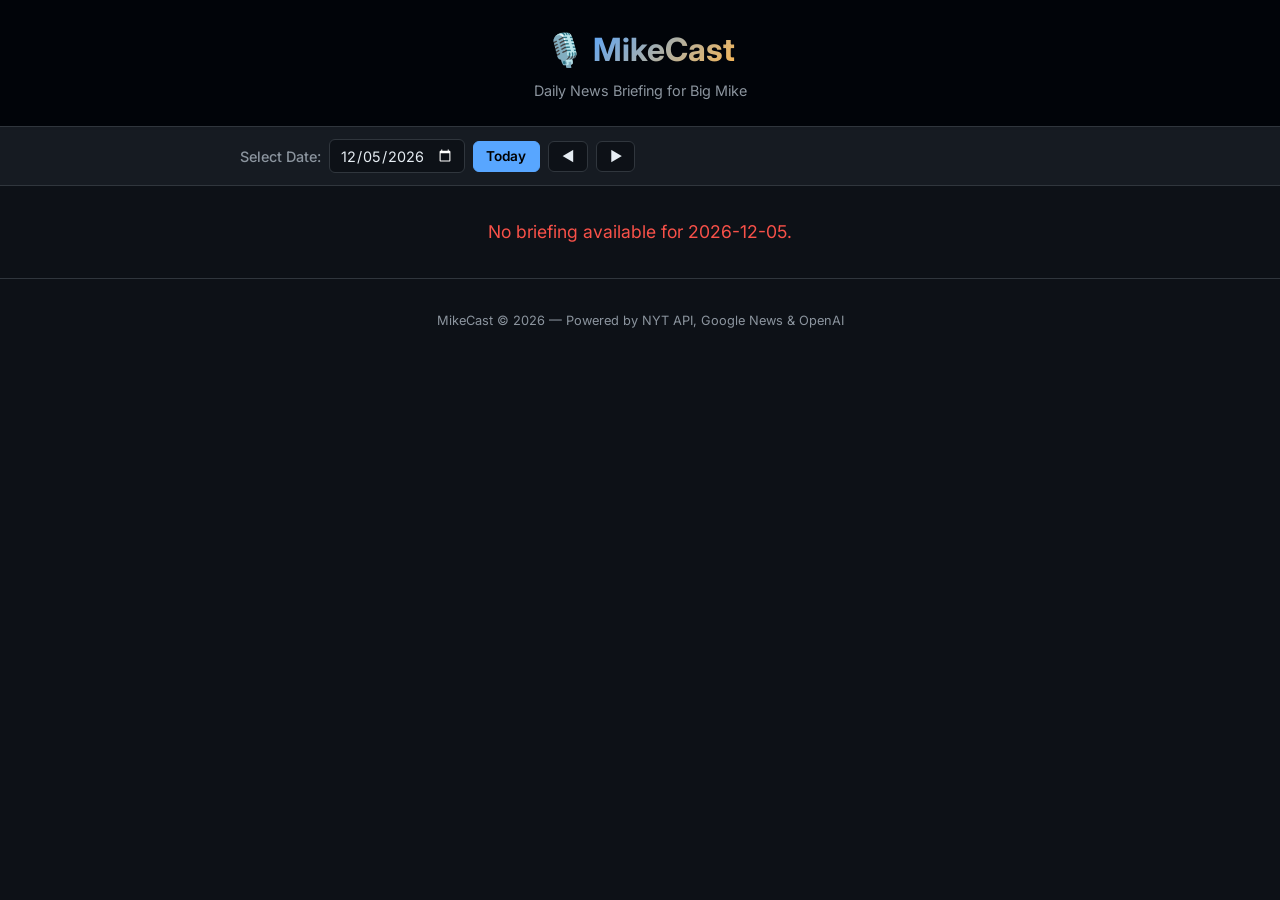
==== dashboard/index.html @ 2f992636 "Initial commit - MikeCast Enhanced Daily Briefing System" ====
<!DOCTYPE html>
<html lang="en">
<head>
  <meta charset="UTF-8">
  <meta name="viewport" content="width=device-width, initial-scale=1.0">
  <title>MikeCast — Daily News Briefing</title>
  <link rel="stylesheet" href="style.css">
  <link rel="preconnect" href="https://fonts.googleapis.com">
  <link href="https://fonts.googleapis.com/css2?family=Inter:wght@300;400;500;600;700&display=swap" rel="stylesheet">
</head>
<body>

  <!-- Header -->
  <header class="header">
    <div class="header-inner">
      <div class="brand">
        <span class="brand-icon">🎙️</span>
        <h1 class="brand-name">MikeCast</h1>
      </div>
      <p class="brand-tagline">Daily News Briefing for Big Mike</p>
    </div>
  </header>

  <!-- Controls -->
  <section class="controls">
    <div class="controls-inner">
      <label for="date-picker" class="date-label">Select Date:</label>
      <input type="date" id="date-picker" class="date-input">
      <button id="btn-today" class="btn btn-today">Today</button>
      <button id="btn-prev" class="btn btn-nav" title="Previous day">◀</button>
      <button id="btn-next" class="btn btn-nav" title="Next day">▶</button>
    </div>
  </section>

  <!-- Loading / Error -->
  <div id="loading" class="status-msg" style="display:none;">Loading briefing…</div>
  <div id="error" class="status-msg error" style="display:none;"></div>

  <!-- Main Content -->
  <main id="content" class="content" style="display:none;">

    <!-- Briefing HTML -->
    <section id="briefing-section" class="card">
      <div id="briefing-html"></div>
    </section>

    <!-- Podcast Player -->
    <section id="podcast-section" class="card">
      <h2 class="section-title">🎧 Podcast</h2>
      <audio id="podcast-player" controls class="audio-player">
        Your browser does not support the audio element.
      </audio>
      <p id="no-audio" class="muted" style="display:none;">No audio available for this date.</p>
    </section>

    <!-- Article Links by Category -->
    <section id="articles-section" class="card">
      <h2 class="section-title">📰 Article Links</h2>
      <div id="articles-list"></div>
    </section>

    <!-- Podcast Script (collapsible) -->
    <section id="script-section" class="card">
      <button id="script-toggle" class="collapsible-toggle">
        📝 Podcast Script <span id="script-arrow" class="arrow">▶</span>
      </button>
      <div id="script-content" class="collapsible-body" style="display:none;">
        <pre id="script-text" class="script-text"></pre>
      </div>
    </section>

  </main>

  <!-- Footer -->
  <footer class="footer">
    <p>MikeCast © 2026 — Powered by NYT API, Google News &amp; OpenAI</p>
  </footer>

  <script src="app.js"></script>
</body>
</html>
---- dashboard/style.css ----
/* ==========================================================
   MikeCast Dashboard — Dark-theme responsive stylesheet
   ========================================================== */

:root {
  --bg-primary:   #0d1117;
  --bg-card:      #161b22;
  --bg-header:    #010409;
  --accent:       #58a6ff;
  --accent-warm:  #ffb74d;
  --text-primary: #e6edf3;
  --text-muted:   #8b949e;
  --border:       #30363d;
  --radius:       10px;
  --shadow:       0 2px 12px rgba(0,0,0,.4);
}

/* Reset & base */
*, *::before, *::after { box-sizing: border-box; margin: 0; padding: 0; }

html {
  font-size: 16px;
  scroll-behavior: smooth;
}

body {
  font-family: 'Inter', -apple-system, BlinkMacSystemFont, 'Segoe UI', Roboto, sans-serif;
  background: var(--bg-primary);
  color: var(--text-primary);
  line-height: 1.6;
  min-height: 100vh;
}

/* Header */
.header {
  background: var(--bg-header);
  border-bottom: 1px solid var(--border);
  padding: 1.5rem 1rem;
  text-align: center;
}

.header-inner {
  max-width: 800px;
  margin: 0 auto;
}

.brand {
  display: flex;
  align-items: center;
  justify-content: center;
  gap: .5rem;
}

.brand-icon {
  font-size: 2rem;
}

.brand-name {
  font-size: 2rem;
  font-weight: 700;
  background: linear-gradient(135deg, var(--accent), var(--accent-warm));
  -webkit-background-clip: text;
  -webkit-text-fill-color: transparent;
  background-clip: text;
}

.brand-tagline {
  color: var(--text-muted);
  font-size: .9rem;
  margin-top: .25rem;
}

/* Controls */
.controls {
  background: var(--bg-card);
  border-bottom: 1px solid var(--border);
  padding: .75rem 1rem;
  position: sticky;
  top: 0;
  z-index: 100;
}

.controls-inner {
  max-width: 800px;
  margin: 0 auto;
  display: flex;
  align-items: center;
  gap: .5rem;
  flex-wrap: wrap;
}

.date-label {
  font-weight: 500;
  color: var(--text-muted);
  font-size: .9rem;
}

.date-input {
  background: var(--bg-primary);
  color: var(--text-primary);
  border: 1px solid var(--border);
  border-radius: 6px;
  padding: .4rem .6rem;
  font-size: .9rem;
  font-family: inherit;
  cursor: pointer;
}

.date-input::-webkit-calendar-picker-indicator {
  filter: invert(1);
}

.btn {
  background: var(--bg-primary);
  color: var(--text-primary);
  border: 1px solid var(--border);
  border-radius: 6px;
  padding: .4rem .8rem;
  font-size: .85rem;
  font-family: inherit;
  cursor: pointer;
  transition: background .15s, border-color .15s;
}

.btn:hover {
  background: var(--border);
  border-color: var(--accent);
}

.btn-today {
  background: var(--accent);
  color: #000;
  border-color: var(--accent);
  font-weight: 600;
}

.btn-today:hover {
  background: #79c0ff;
}

/* Status messages */
.status-msg {
  max-width: 800px;
  margin: 2rem auto;
  text-align: center;
  font-size: 1.1rem;
  color: var(--text-muted);
}

.status-msg.error {
  color: #f85149;
}

/* Content area */
.content {
  max-width: 800px;
  margin: 1.5rem auto;
  padding: 0 1rem;
  display: flex;
  flex-direction: column;
  gap: 1.25rem;
}

/* Cards */
.card {
  background: var(--bg-card);
  border: 1px solid var(--border);
  border-radius: var(--radius);
  padding: 1.5rem;
  box-shadow: var(--shadow);
}

.section-title {
  font-size: 1.2rem;
  font-weight: 600;
  color: var(--accent);
  margin-bottom: .75rem;
}

/* Audio player */
.audio-player {
  width: 100%;
  margin-top: .5rem;
  border-radius: 8px;
}

/* Article links */
.article-category {
  margin-bottom: 1rem;
}

.article-category h3 {
  font-size: 1rem;
  font-weight: 600;
  color: var(--accent-warm);
  margin-bottom: .4rem;
  border-bottom: 1px solid var(--border);
  padding-bottom: .25rem;
}

.article-category ul {
  list-style: none;
  padding-left: 0;
}

.article-category li {
  padding: .35rem 0;
  border-bottom: 1px solid rgba(48,54,61,.4);
}

.article-category li:last-child {
  border-bottom: none;
}

.article-category a {
  color: var(--accent);
  text-decoration: none;
  font-weight: 500;
  font-size: .92rem;
}

.article-category a:hover {
  text-decoration: underline;
}

.article-source {
  color: var(--text-muted);
  font-size: .8rem;
  margin-left: .4rem;
}

/* Collapsible script */
.collapsible-toggle {
  background: none;
  border: none;
  color: var(--accent);
  font-size: 1.1rem;
  font-weight: 600;
  cursor: pointer;
  display: flex;
  align-items: center;
  gap: .5rem;
  font-family: inherit;
  padding: 0;
}

.collapsible-toggle:hover {
  color: #79c0ff;
}

.arrow {
  transition: transform .2s;
  font-size: .85rem;
}

.arrow.open {
  transform: rotate(90deg);
}

.script-text {
  background: var(--bg-primary);
  border: 1px solid var(--border);
  border-radius: 6px;
  padding: 1rem;
  margin-top: .75rem;
  font-size: .88rem;
  line-height: 1.7;
  white-space: pre-wrap;
  word-wrap: break-word;
  color: var(--text-primary);
  max-height: 500px;
  overflow-y: auto;
}

/* Muted helper */
.muted {
  color: var(--text-muted);
  font-size: .9rem;
}

/* Footer */
.footer {
  text-align: center;
  padding: 2rem 1rem;
  color: var(--text-muted);
  font-size: .8rem;
  border-top: 1px solid var(--border);
  margin-top: 2rem;
}

/* Responsive: embedded briefing HTML overrides */
#briefing-html h1,
#briefing-html h2 {
  color: var(--accent) !important;
}

#briefing-html a {
  color: var(--accent) !important;
}

#briefing-html body {
  background: transparent !important;
  padding: 0 !important;
  max-width: none !important;
}

/* Mobile */
@media (max-width: 600px) {
  .brand-name { font-size: 1.5rem; }
  .brand-icon { font-size: 1.5rem; }
  .controls-inner { justify-content: center; }
  .card { padding: 1rem; }
  .script-text { max-height: 300px; }
}
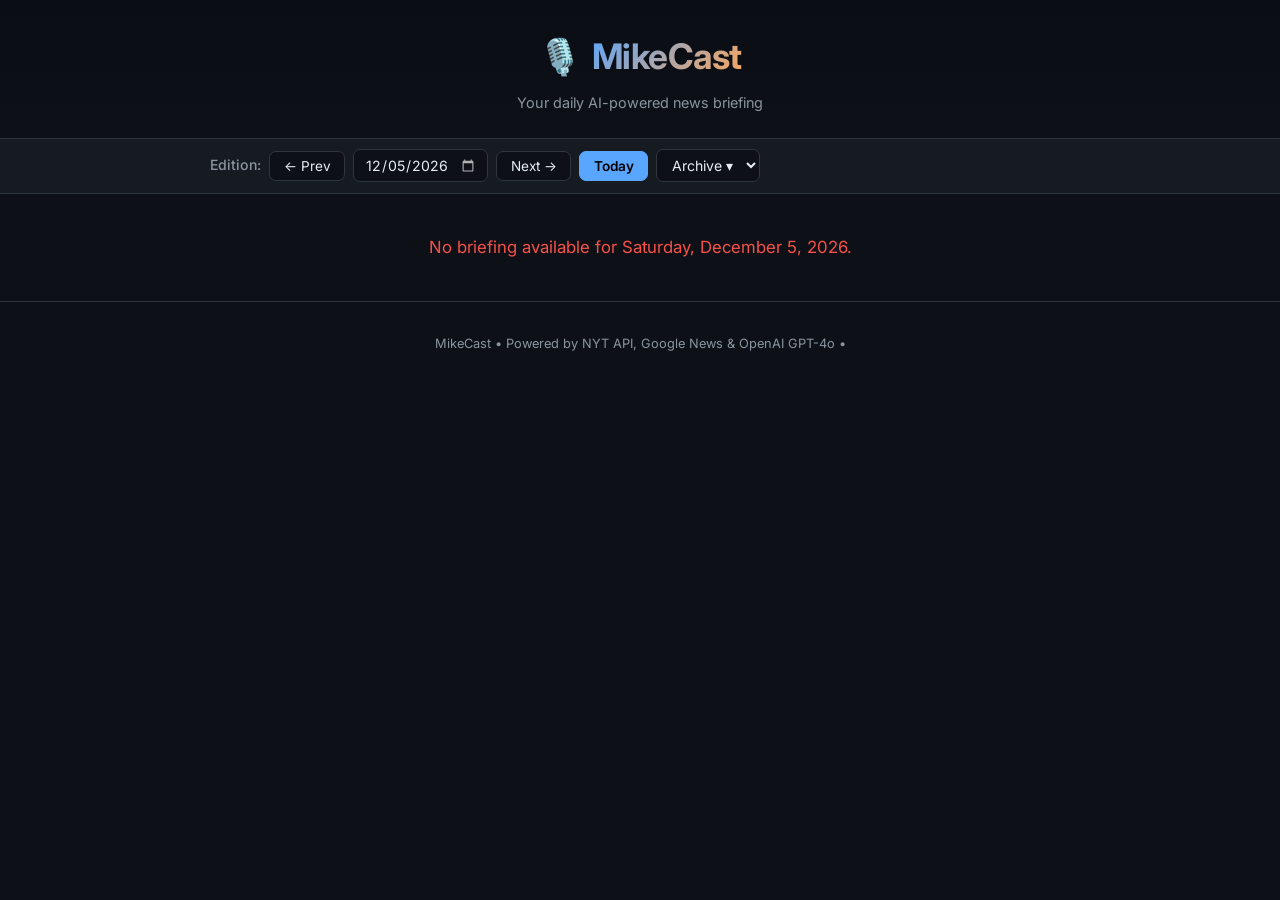
==== commit 1a8fe391: "Add hosted dashboard with Flask server, archive dropdown, manifest API" ====
--- a/dashboard/index.html
+++ b/dashboard/index.html
@@ -3,10 +3,11 @@
 <head>
   <meta charset="UTF-8">
   <meta name="viewport" content="width=device-width, initial-scale=1.0">
-  <title>MikeCast — Daily News Briefing</title>
+  <title>MikeCast — Daily Briefing</title>
   <link rel="stylesheet" href="style.css">
   <link rel="preconnect" href="https://fonts.googleapis.com">
-  <link href="https://fonts.googleapis.com/css2?family=Inter:wght@300;400;500;600;700&display=swap" rel="stylesheet">
+  <link rel="preconnect" href="https://fonts.gstatic.com" crossorigin>
+  <link href="https://fonts.googleapis.com/css2?family=Inter:wght@400;500;600;700&display=swap" rel="stylesheet">
 </head>
 <body>
 
@@ -17,47 +18,52 @@
         <span class="brand-icon">🎙️</span>
         <h1 class="brand-name">MikeCast</h1>
       </div>
-      <p class="brand-tagline">Daily News Briefing for Big Mike</p>
+      <p class="brand-tagline">Your daily AI-powered news briefing</p>
     </div>
   </header>
 
   <!-- Controls -->
-  <section class="controls">
+  <nav class="controls">
     <div class="controls-inner">
-      <label for="date-picker" class="date-label">Select Date:</label>
-      <input type="date" id="date-picker" class="date-input">
-      <button id="btn-today" class="btn btn-today">Today</button>
-      <button id="btn-prev" class="btn btn-nav" title="Previous day">◀</button>
-      <button id="btn-next" class="btn btn-nav" title="Next day">▶</button>
+      <span class="date-label">Edition:</span>
+      <button class="btn" id="btn-prev" title="Previous day">&#8592; Prev</button>
+      <input type="date" class="date-input" id="date-picker" />
+      <button class="btn" id="btn-next" title="Next day">Next &#8594;</button>
+      <button class="btn btn-today" id="btn-today">Today</button>
+      <select class="date-input" id="archive-select" title="Jump to a past edition">
+        <option value="">Archive &#9662;</option>
+      </select>
     </div>
-  </section>
+  </nav>
 
   <!-- Loading / Error -->
-  <div id="loading" class="status-msg" style="display:none;">Loading briefing…</div>
-  <div id="error" class="status-msg error" style="display:none;"></div>
+  <p class="status-msg" id="loading">Loading briefing…</p>
+  <p class="status-msg error" id="error" style="display:none;"></p>
 
   <!-- Main Content -->
   <main id="content" class="content" style="display:none;">
 
-    <!-- Briefing HTML -->
-    <section id="briefing-section" class="card">
+    <!-- Podcast player card -->
+    <div class="card podcast-card">
+      <div class="podcast-header">
+        <span class="section-title">🎧 Today's Podcast</span>
+        <span class="podcast-meta" id="podcast-meta"></span>
+      </div>
+      <audio class="audio-player" id="podcast-player" controls preload="metadata" style="display:none;"></audio>
+      <p class="muted" id="no-audio" style="display:none;">No audio available for this edition.</p>
+    </div>
+
+    <!-- Briefing content card -->
+    <div class="card">
+      <div class="section-title">📰 Daily Briefing</div>
       <div id="briefing-html"></div>
-    </section>
+    </div>
 
-    <!-- Podcast Player -->
-    <section id="podcast-section" class="card">
-      <h2 class="section-title">🎧 Podcast</h2>
-      <audio id="podcast-player" controls class="audio-player">
-        Your browser does not support the audio element.
-      </audio>
-      <p id="no-audio" class="muted" style="display:none;">No audio available for this date.</p>
-    </section>
-
-    <!-- Article Links by Category -->
-    <section id="articles-section" class="card">
-      <h2 class="section-title">📰 Article Links</h2>
+    <!-- Article links card -->
+    <div class="card" id="articles-card">
+      <div class="section-title">🔗 Source Articles</div>
       <div id="articles-list"></div>
-    </section>
+    </div>
 
     <!-- Podcast Script (collapsible) -->
     <section id="script-section" class="card">
@@ -73,7 +79,7 @@
 
   <!-- Footer -->
   <footer class="footer">
-    <p>MikeCast © 2026 — Powered by NYT API, Google News &amp; OpenAI</p>
+    <p>MikeCast &bull; Powered by NYT API, Google News &amp; OpenAI GPT-4o &bull; <span id="footer-date"></span></p>
   </footer>
 
   <script src="app.js"></script>
--- a/dashboard/style.css
+++ b/dashboard/style.css
@@ -1,167 +1,116 @@
-/* ==========================================================
-   MikeCast Dashboard — Dark-theme responsive stylesheet
-   ========================================================== */
+/* ============================================================
+   MikeCast Dashboard — Stylesheet
+   ============================================================ */
 
 :root {
-  --bg-primary:   #0d1117;
-  --bg-card:      #161b22;
-  --bg-header:    #010409;
-  --accent:       #58a6ff;
-  --accent-warm:  #ffb74d;
-  --text-primary: #e6edf3;
-  --text-muted:   #8b949e;
-  --border:       #30363d;
-  --radius:       10px;
-  --shadow:       0 2px 12px rgba(0,0,0,.4);
-}
-
-/* Reset & base */
+  --bg-primary:    #0d1117;
+  --bg-card:       #161b22;
+  --bg-header:     #0d1117;
+  --border:        #30363d;
+  --accent:        #58a6ff;
+  --accent-warm:   #ffa657;
+  --text-primary:  #e6edf3;
+  --text-muted:    #8b949e;
+  --radius:        10px;
+  --shadow:        0 2px 8px rgba(0,0,0,.4);
+}
+
 *, *::before, *::after { box-sizing: border-box; margin: 0; padding: 0; }
 
-html {
-  font-size: 16px;
-  scroll-behavior: smooth;
-}
-
 body {
-  font-family: 'Inter', -apple-system, BlinkMacSystemFont, 'Segoe UI', Roboto, sans-serif;
+  font-family: 'Inter', -apple-system, BlinkMacSystemFont, 'Segoe UI', sans-serif;
   background: var(--bg-primary);
   color: var(--text-primary);
   line-height: 1.6;
   min-height: 100vh;
 }
 
-/* Header */
 .header {
-  background: var(--bg-header);
+  background: linear-gradient(180deg, #0a0e14 0%, var(--bg-header) 100%);
   border-bottom: 1px solid var(--border);
-  padding: 1.5rem 1rem;
+  padding: 1.75rem 1rem 1.5rem;
   text-align: center;
 }
-
-.header-inner {
-  max-width: 800px;
-  margin: 0 auto;
-}
-
-.brand {
-  display: flex;
-  align-items: center;
-  justify-content: center;
-  gap: .5rem;
-}
-
-.brand-icon {
-  font-size: 2rem;
-}
-
+.header-inner { max-width: 860px; margin: 0 auto; }
+.brand { display: flex; align-items: center; justify-content: center; gap: .6rem; }
+.brand-icon { font-size: 2.2rem; }
 .brand-name {
-  font-size: 2rem;
+  font-size: 2.2rem;
   font-weight: 700;
-  background: linear-gradient(135deg, var(--accent), var(--accent-warm));
+  background: linear-gradient(135deg, var(--accent) 0%, var(--accent-warm) 100%);
   -webkit-background-clip: text;
   -webkit-text-fill-color: transparent;
   background-clip: text;
-}
-
-.brand-tagline {
-  color: var(--text-muted);
-  font-size: .9rem;
-  margin-top: .25rem;
-}
-
-/* Controls */
+  letter-spacing: -.5px;
+}
+.brand-tagline { color: var(--text-muted); font-size: .9rem; margin-top: .4rem; }
+
 .controls {
   background: var(--bg-card);
   border-bottom: 1px solid var(--border);
-  padding: .75rem 1rem;
+  padding: .65rem 1rem;
   position: sticky;
   top: 0;
   z-index: 100;
 }
-
 .controls-inner {
-  max-width: 800px;
+  max-width: 860px;
   margin: 0 auto;
   display: flex;
   align-items: center;
   gap: .5rem;
   flex-wrap: wrap;
 }
-
-.date-label {
-  font-weight: 500;
-  color: var(--text-muted);
-  font-size: .9rem;
-}
-
+.date-label { font-weight: 500; color: var(--text-muted); font-size: .88rem; white-space: nowrap; }
 .date-input {
   background: var(--bg-primary);
   color: var(--text-primary);
   border: 1px solid var(--border);
-  border-radius: 6px;
-  padding: .4rem .6rem;
-  font-size: .9rem;
+  border-radius: 7px;
+  padding: .38rem .65rem;
+  font-size: .88rem;
   font-family: inherit;
   cursor: pointer;
-}
-
-.date-input::-webkit-calendar-picker-indicator {
-  filter: invert(1);
-}
+  transition: border-color .15s;
+}
+.date-input:hover, .date-input:focus { border-color: var(--accent); outline: none; }
+.date-input::-webkit-calendar-picker-indicator { filter: invert(.7); }
 
 .btn {
   background: var(--bg-primary);
   color: var(--text-primary);
   border: 1px solid var(--border);
-  border-radius: 6px;
-  padding: .4rem .8rem;
+  border-radius: 7px;
+  padding: .38rem .85rem;
   font-size: .85rem;
   font-family: inherit;
   cursor: pointer;
   transition: background .15s, border-color .15s;
-}
-
-.btn:hover {
-  background: var(--border);
-  border-color: var(--accent);
-}
-
-.btn-today {
-  background: var(--accent);
-  color: #000;
-  border-color: var(--accent);
-  font-weight: 600;
-}
-
-.btn-today:hover {
-  background: #79c0ff;
-}
-
-/* Status messages */
+  white-space: nowrap;
+}
+.btn:hover { background: #21262d; border-color: var(--accent); }
+.btn-today { background: var(--accent); color: #000; border-color: var(--accent); font-weight: 600; }
+.btn-today:hover { background: #79c0ff; }
+
 .status-msg {
-  max-width: 800px;
-  margin: 2rem auto;
+  max-width: 860px;
+  margin: 2.5rem auto;
   text-align: center;
-  font-size: 1.1rem;
+  font-size: 1.05rem;
   color: var(--text-muted);
-}
-
-.status-msg.error {
-  color: #f85149;
-}
-
-/* Content area */
+  padding: 0 1rem;
+}
+.status-msg.error { color: #f85149; }
+
 .content {
-  max-width: 800px;
-  margin: 1.5rem auto;
+  max-width: 860px;
+  margin: 1.5rem auto 2rem;
   padding: 0 1rem;
   display: flex;
   flex-direction: column;
   gap: 1.25rem;
 }
 
-/* Cards */
 .card {
   background: var(--bg-card);
   border: 1px solid var(--border);
@@ -171,70 +120,95 @@
 }
 
 .section-title {
-  font-size: 1.2rem;
+  font-size: 1.1rem;
   font-weight: 600;
   color: var(--accent);
+  margin-bottom: .85rem;
+  display: block;
+}
+
+.podcast-card { border-left: 3px solid var(--accent); }
+.podcast-header {
+  display: flex;
+  align-items: center;
+  justify-content: space-between;
+  flex-wrap: wrap;
+  gap: .5rem;
   margin-bottom: .75rem;
 }
-
-/* Audio player */
-.audio-player {
-  width: 100%;
-  margin-top: .5rem;
-  border-radius: 8px;
-}
-
-/* Article links */
-.article-category {
-  margin-bottom: 1rem;
-}
-
+.podcast-meta {
+  font-size: .82rem;
+  color: var(--text-muted);
+  background: var(--bg-primary);
+  border: 1px solid var(--border);
+  border-radius: 20px;
+  padding: .2rem .7rem;
+}
+.audio-player { width: 100%; border-radius: 8px; accent-color: var(--accent); }
+
+#briefing-html { font-size: .95rem; line-height: 1.75; }
+#briefing-html h1,
+#briefing-html h2 {
+  color: var(--accent) !important;
+  font-size: 1.05rem !important;
+  font-weight: 600 !important;
+  border-bottom: 1px solid var(--border) !important;
+  padding-bottom: .35rem !important;
+  margin: 1.25rem 0 .6rem !important;
+}
+#briefing-html h1:first-child,
+#briefing-html h2:first-child { margin-top: 0 !important; }
+#briefing-html p { color: var(--text-primary) !important; margin-bottom: .75rem !important; background: transparent !important; }
+#briefing-html a { color: var(--accent) !important; text-decoration: none !important; }
+#briefing-html a:hover { text-decoration: underline !important; }
+#briefing-html ul { padding-left: 1.4rem !important; margin-bottom: .75rem !important; }
+#briefing-html li { color: var(--text-primary) !important; margin-bottom: .4rem !important; }
+#briefing-html body,
+#briefing-html div[style] {
+  background: transparent !important;
+  max-width: none !important;
+  padding: 0 !important;
+  margin: 0 !important;
+  color: var(--text-primary) !important;
+}
+#briefing-html [style*="background:#1a1a2e"],
+#briefing-html [style*="background: #1a1a2e"] { background: transparent !important; }
+#briefing-html span[style*="color:#ccc"],
+#briefing-html p[style*="color:#ccc"] { color: var(--text-primary) !important; }
+#briefing-html span[style*="color:#bbb"],
+#briefing-html span[style*="color:#888"] { color: var(--text-muted) !important; }
+
+.article-category { margin-bottom: 1.25rem; }
+.article-category:last-child { margin-bottom: 0; }
 .article-category h3 {
-  font-size: 1rem;
+  font-size: .85rem;
   font-weight: 600;
   color: var(--accent-warm);
-  margin-bottom: .4rem;
+  margin-bottom: .5rem;
+  padding-bottom: .3rem;
   border-bottom: 1px solid var(--border);
-  padding-bottom: .25rem;
-}
-
-.article-category ul {
-  list-style: none;
-  padding-left: 0;
-}
-
+  text-transform: uppercase;
+  letter-spacing: .05em;
+}
+.article-category ul { list-style: none; padding: 0; }
 .article-category li {
-  padding: .35rem 0;
-  border-bottom: 1px solid rgba(48,54,61,.4);
-}
-
-.article-category li:last-child {
-  border-bottom: none;
-}
-
-.article-category a {
-  color: var(--accent);
-  text-decoration: none;
-  font-weight: 500;
-  font-size: .92rem;
-}
-
-.article-category a:hover {
-  text-decoration: underline;
-}
-
-.article-source {
-  color: var(--text-muted);
-  font-size: .8rem;
-  margin-left: .4rem;
-}
-
-/* Collapsible script */
+  padding: .4rem 0;
+  border-bottom: 1px solid rgba(48,54,61,.5);
+  display: flex;
+  align-items: baseline;
+  gap: .4rem;
+  flex-wrap: wrap;
+}
+.article-category li:last-child { border-bottom: none; }
+.article-category a { color: var(--accent); text-decoration: none; font-size: .9rem; font-weight: 500; line-height: 1.4; }
+.article-category a:hover { text-decoration: underline; }
+.article-source { color: var(--text-muted); font-size: .78rem; white-space: nowrap; }
+
 .collapsible-toggle {
   background: none;
   border: none;
   color: var(--accent);
-  font-size: 1.1rem;
+  font-size: 1rem;
   font-weight: 600;
   cursor: pointer;
   display: flex;
@@ -243,72 +217,41 @@
   font-family: inherit;
   padding: 0;
 }
-
-.collapsible-toggle:hover {
-  color: #79c0ff;
-}
-
-.arrow {
-  transition: transform .2s;
-  font-size: .85rem;
-}
-
-.arrow.open {
-  transform: rotate(90deg);
-}
+.collapsible-toggle:hover { color: #79c0ff; }
+.arrow { transition: transform .2s; font-size: .8rem; display: inline-block; }
+.arrow.open { transform: rotate(90deg); }
 
 .script-text {
   background: var(--bg-primary);
   border: 1px solid var(--border);
-  border-radius: 6px;
-  padding: 1rem;
-  margin-top: .75rem;
-  font-size: .88rem;
-  line-height: 1.7;
+  border-radius: 7px;
+  padding: 1.1rem;
+  margin-top: .85rem;
+  font-size: .86rem;
+  line-height: 1.75;
   white-space: pre-wrap;
   word-wrap: break-word;
   color: var(--text-primary);
-  max-height: 500px;
+  max-height: 520px;
   overflow-y: auto;
 }
 
-/* Muted helper */
-.muted {
-  color: var(--text-muted);
-  font-size: .9rem;
-}
-
-/* Footer */
 .footer {
   text-align: center;
   padding: 2rem 1rem;
   color: var(--text-muted);
   font-size: .8rem;
   border-top: 1px solid var(--border);
-  margin-top: 2rem;
-}
-
-/* Responsive: embedded briefing HTML overrides */
-#briefing-html h1,
-#briefing-html h2 {
-  color: var(--accent) !important;
-}
-
-#briefing-html a {
-  color: var(--accent) !important;
-}
-
-#briefing-html body {
-  background: transparent !important;
-  padding: 0 !important;
-  max-width: none !important;
-}
-
-/* Mobile */
+  margin-top: 1rem;
+}
+
+.muted { color: var(--text-muted); font-size: .9rem; }
+
 @media (max-width: 600px) {
-  .brand-name { font-size: 1.5rem; }
-  .brand-icon { font-size: 1.5rem; }
+  .brand-name  { font-size: 1.6rem; }
+  .brand-icon  { font-size: 1.6rem; }
   .controls-inner { justify-content: center; }
   .card { padding: 1rem; }
-  .script-text { max-height: 300px; }
-}
+  .script-text { max-height: 320px; }
+  .podcast-header { flex-direction: column; align-items: flex-start; }
+}
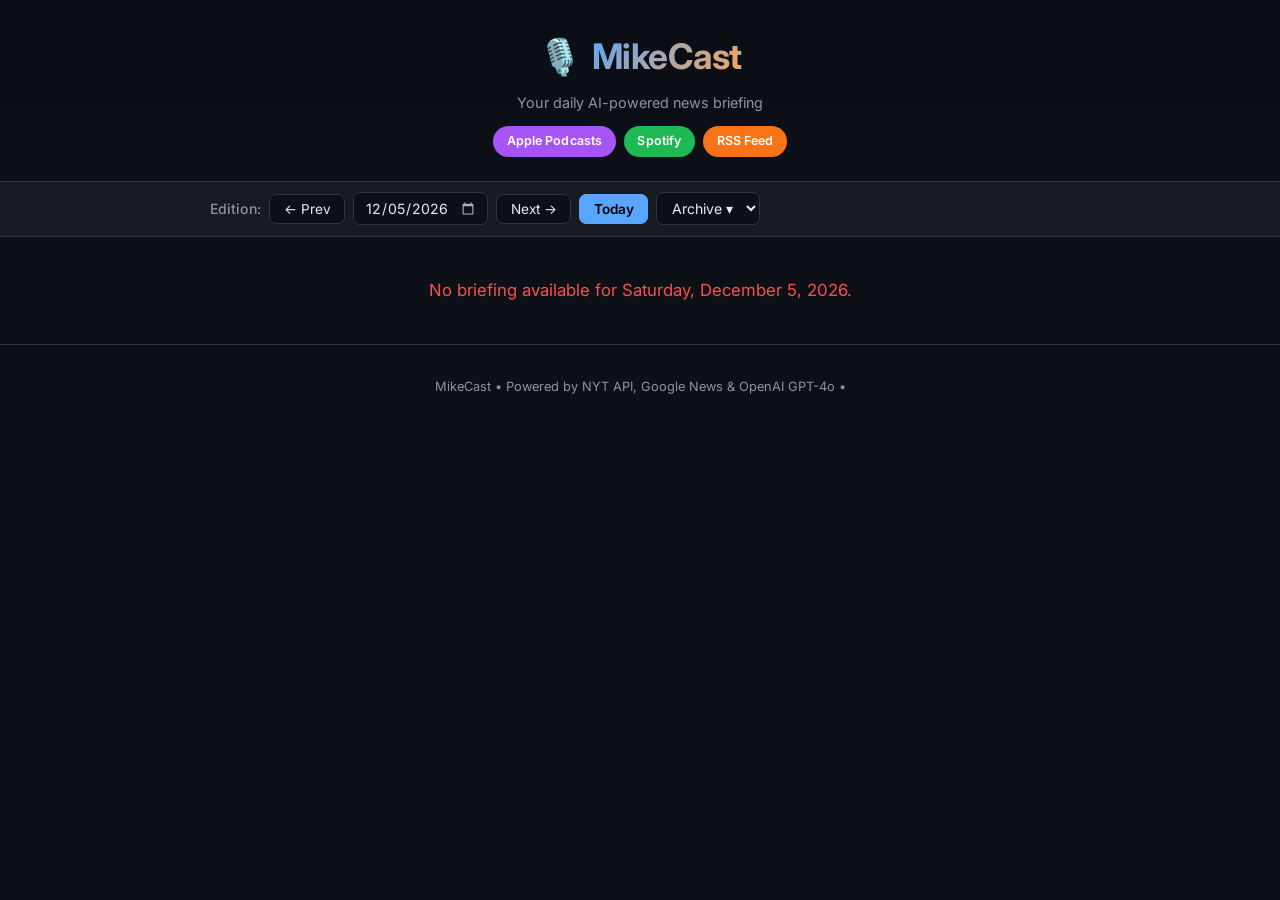
==== commit 7c2954a8: "Add RSS podcast feed and subscribe buttons - generate_rss_feed() in mikecast_briefing.py builds a va" ====
--- a/dashboard/index.html
+++ b/dashboard/index.html
@@ -19,6 +19,23 @@
         <h1 class="brand-name">MikeCast</h1>
       </div>
       <p class="brand-tagline">Your daily AI-powered news briefing</p>
+      <div class="subscribe-buttons">
+        <a class="btn-subscribe btn-apple"
+           href="https://podcasts.apple.com/podcast?feedUrl=https%3A%2F%2Fschwim23.github.io%2Fmikecast%2Fdata%2Ffeed.xml"
+           target="_blank" rel="noopener">
+          Apple Podcasts
+        </a>
+        <a class="btn-subscribe btn-spotify"
+           href="https://podcasters.spotify.com/pod/show/submit?rss=https%3A%2F%2Fschwim23.github.io%2Fmikecast%2Fdata%2Ffeed.xml"
+           target="_blank" rel="noopener">
+          Spotify
+        </a>
+        <a class="btn-subscribe btn-rss"
+           href="../data/feed.xml"
+           target="_blank" rel="noopener">
+          RSS Feed
+        </a>
+      </div>
     </div>
   </header>
 
@@ -51,6 +68,23 @@
       </div>
       <audio class="audio-player" id="podcast-player" controls preload="metadata" style="display:none;"></audio>
       <p class="muted" id="no-audio" style="display:none;">No audio available for this edition.</p>
+      <div class="subscribe-buttons" id="episode-subscribe" style="display:none;">
+        <a class="btn-subscribe btn-apple"
+           href="https://podcasts.apple.com/podcast?feedUrl=https%3A%2F%2Fschwim23.github.io%2Fmikecast%2Fdata%2Ffeed.xml"
+           target="_blank" rel="noopener">
+          Apple Podcasts
+        </a>
+        <a class="btn-subscribe btn-spotify"
+           href="https://podcasters.spotify.com/pod/show/submit?rss=https%3A%2F%2Fschwim23.github.io%2Fmikecast%2Fdata%2Ffeed.xml"
+           target="_blank" rel="noopener">
+          Spotify
+        </a>
+        <a class="btn-subscribe btn-rss"
+           href="../data/feed.xml"
+           target="_blank" rel="noopener">
+          RSS Feed
+        </a>
+      </div>
     </div>
 
     <!-- Briefing content card -->
--- a/dashboard/style.css
+++ b/dashboard/style.css
@@ -247,6 +247,32 @@
 
 .muted { color: var(--text-muted); font-size: .9rem; }
 
+.subscribe-buttons {
+  display: flex;
+  gap: .5rem;
+  flex-wrap: wrap;
+  justify-content: center;
+  margin-top: .75rem;
+}
+
+.btn-subscribe {
+  display: inline-flex;
+  align-items: center;
+  gap: .35rem;
+  padding: .35rem .85rem;
+  border-radius: 20px;
+  font-size: .78rem;
+  font-weight: 600;
+  text-decoration: none;
+  letter-spacing: .01em;
+  transition: opacity .15s;
+}
+.btn-subscribe:hover { opacity: .8; }
+
+.btn-apple   { background: #a855f7; color: #fff; }
+.btn-spotify { background: #1db954; color: #fff; }
+.btn-rss     { background: #f97316; color: #fff; }
+
 @media (max-width: 600px) {
   .brand-name  { font-size: 1.6rem; }
   .brand-icon  { font-size: 1.6rem; }
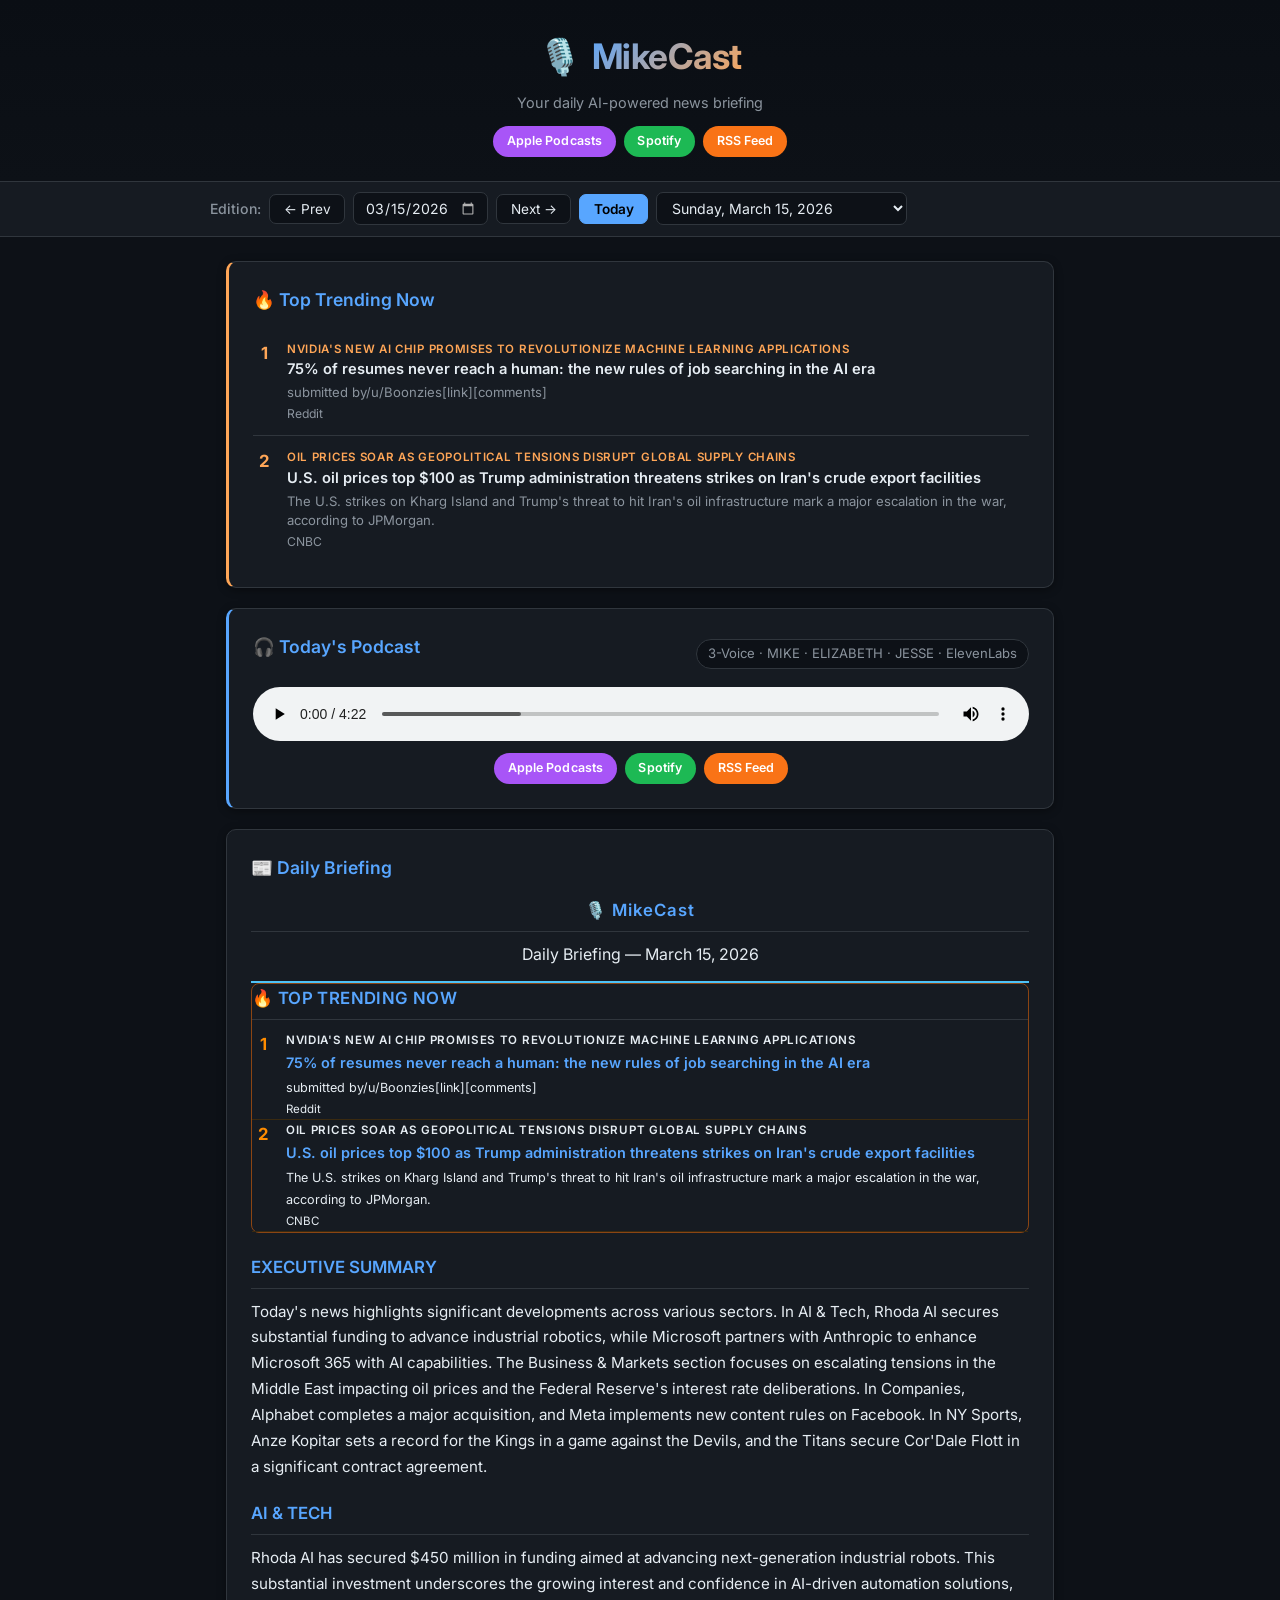
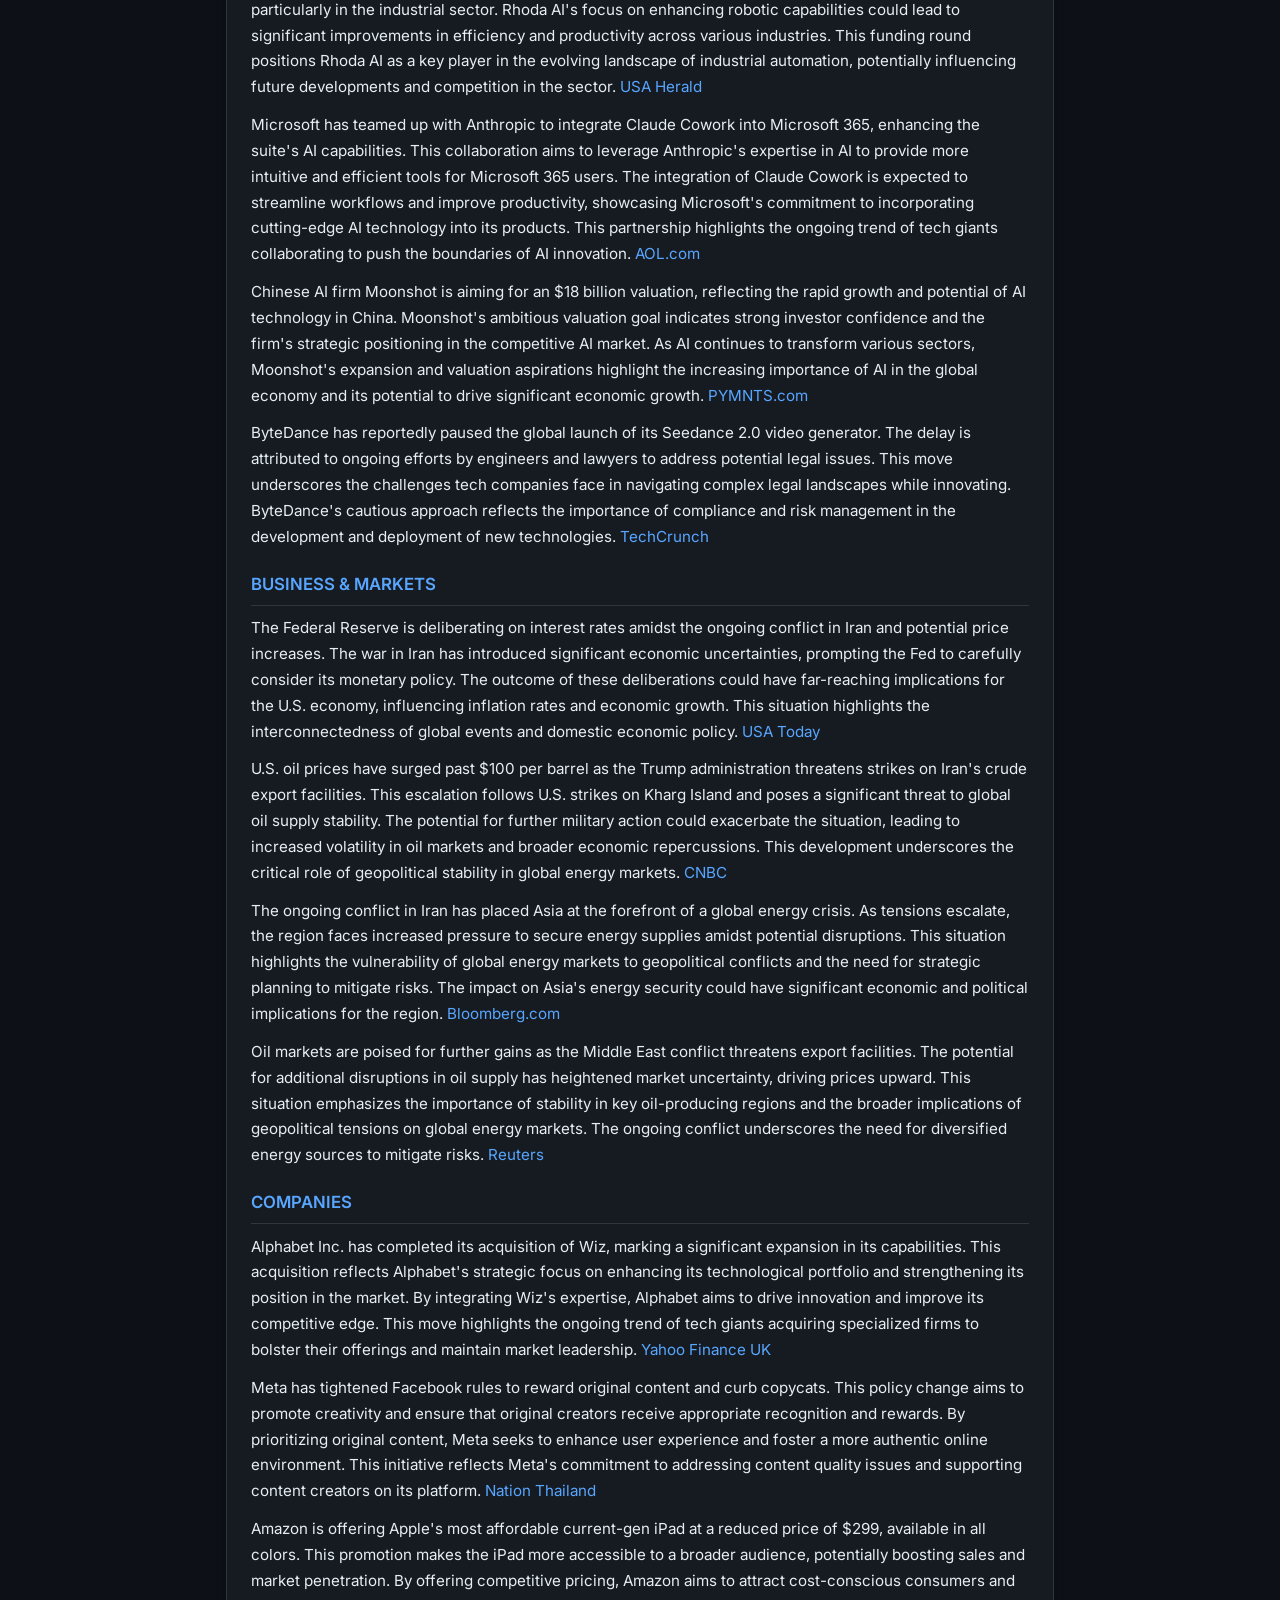
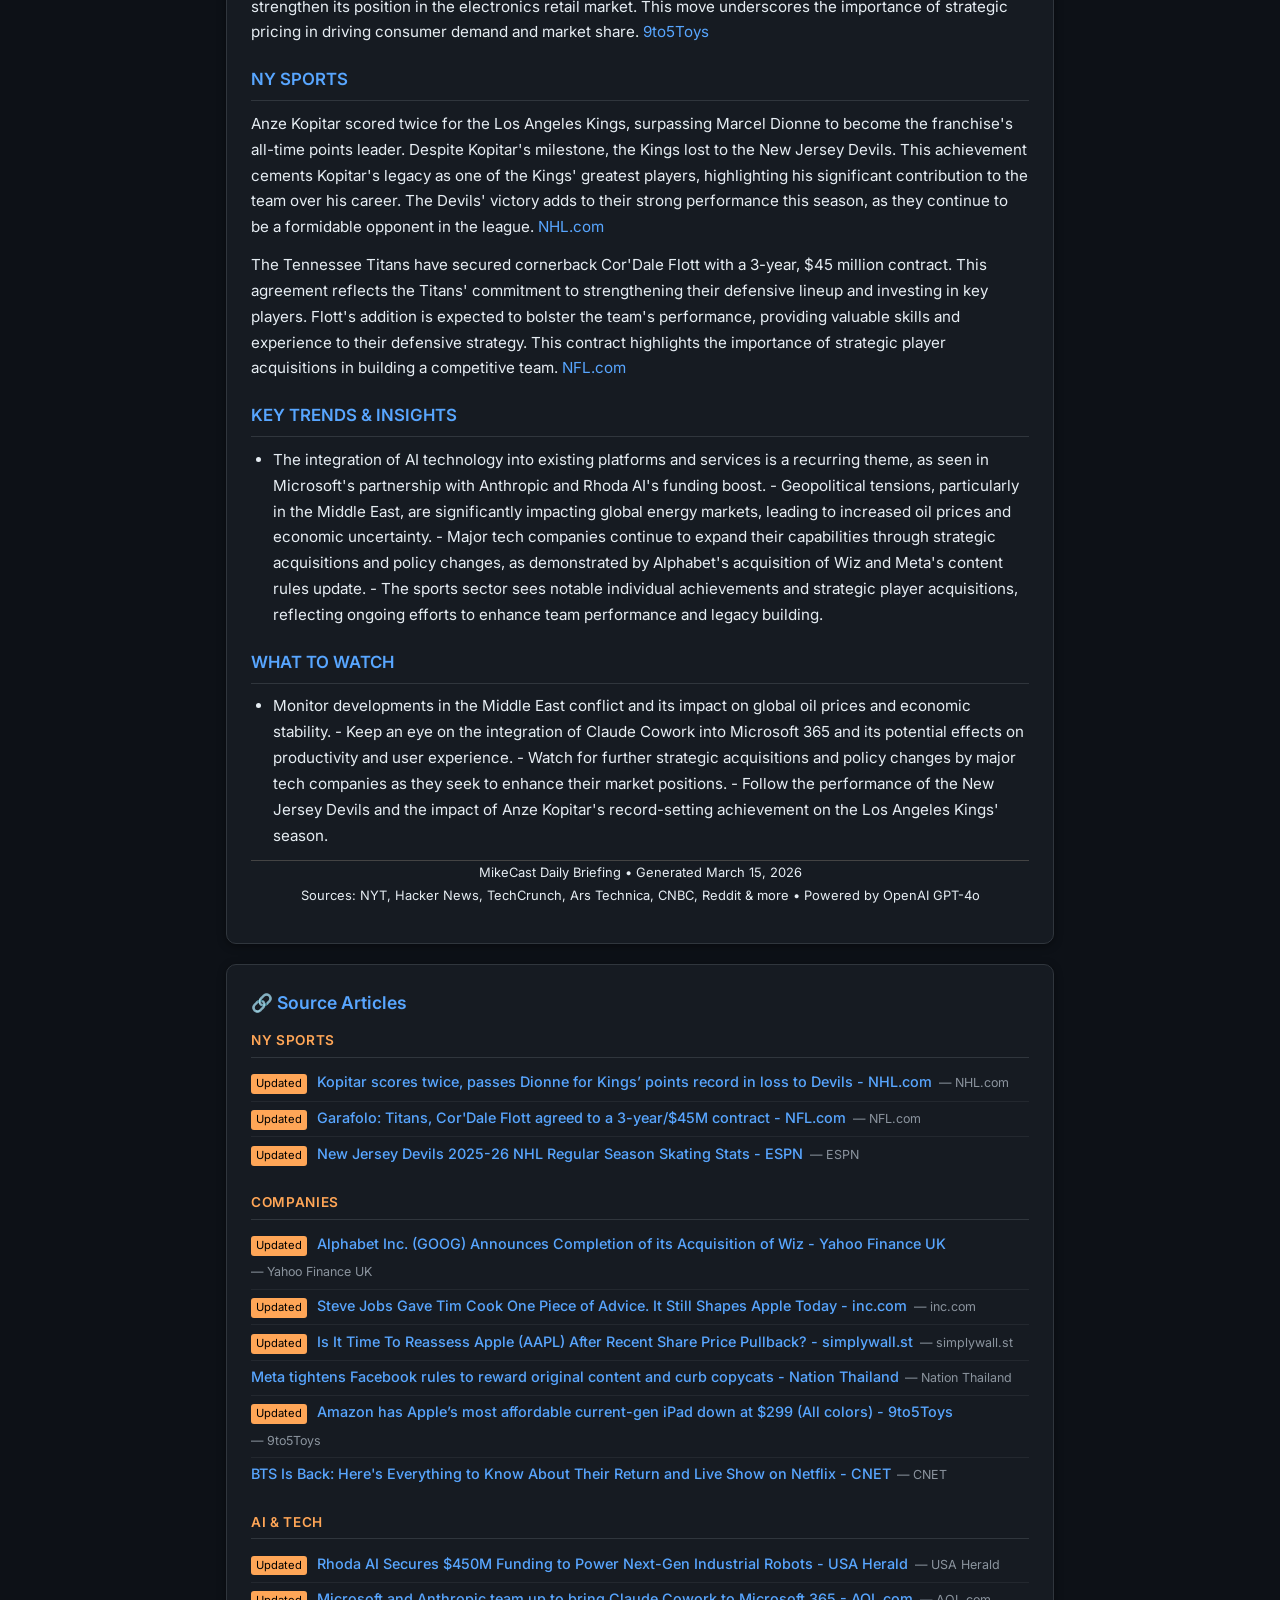
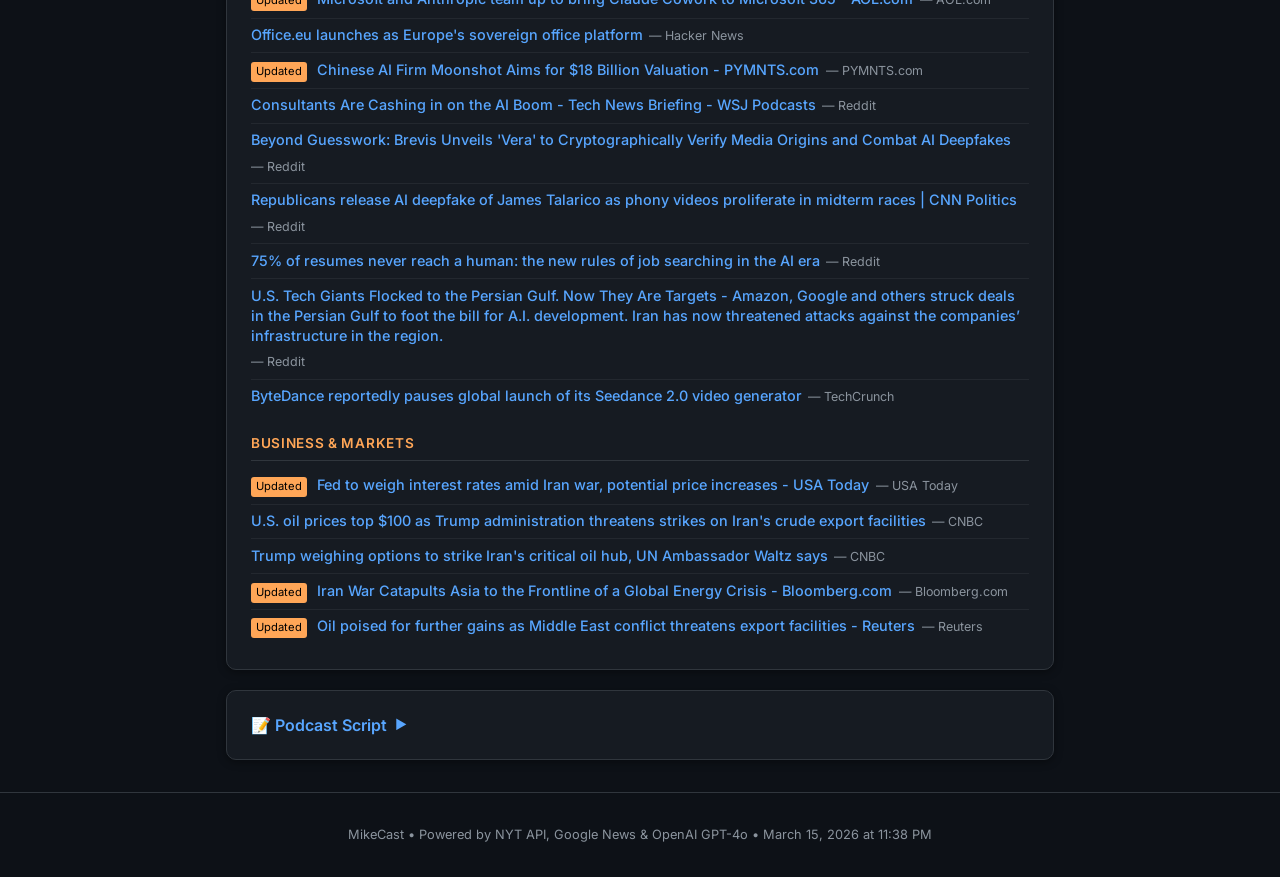
==== commit fa4c92a7: "Add Top Trending Now section powered by Grok live search - mc_plan: extend Grok prompt to return 5 t" ====
--- a/dashboard/index.html
+++ b/dashboard/index.html
@@ -60,6 +60,12 @@
   <!-- Main Content -->
   <main id="content" class="content" style="display:none;">
 
+    <!-- Trending card (hidden until populated by JS) -->
+    <div class="card trending-card" id="trending-card" style="display:none;">
+      <div class="section-title">🔥 Top Trending Now</div>
+      <div class="trending-list"></div>
+    </div>
+
     <!-- Podcast player card -->
     <div class="card podcast-card">
       <div class="podcast-header">
--- a/dashboard/style.css
+++ b/dashboard/style.css
@@ -128,6 +128,60 @@
 }
 
 .podcast-card { border-left: 3px solid var(--accent); }
+
+.trending-card { border-left: 3px solid var(--accent-warm); }
+
+.trending-item {
+  display: flex;
+  align-items: flex-start;
+  gap: 12px;
+  padding: .75rem 0;
+  border-bottom: 1px solid var(--border);
+}
+.trending-item:last-child { border-bottom: none; }
+
+.trending-rank {
+  color: var(--accent-warm);
+  font-weight: 700;
+  font-size: 1.05rem;
+  min-width: 22px;
+  text-align: center;
+  flex-shrink: 0;
+}
+
+.trending-body { flex: 1; min-width: 0; }
+
+.trending-topic {
+  color: var(--accent-warm);
+  font-size: .72rem;
+  font-weight: 600;
+  text-transform: uppercase;
+  letter-spacing: .06em;
+  margin-bottom: 2px;
+}
+
+.trending-title {
+  color: var(--text-primary);
+  font-size: .92rem;
+  font-weight: 600;
+  text-decoration: none;
+  line-height: 1.35;
+  display: block;
+}
+.trending-title:hover { color: var(--accent-warm); text-decoration: underline; }
+
+.trending-desc {
+  color: var(--text-muted);
+  font-size: .82rem;
+  margin-top: 3px;
+  line-height: 1.45;
+}
+
+.trending-source {
+  color: var(--text-muted);
+  font-size: .76rem;
+  margin-top: 2px;
+}
 .podcast-header {
   display: flex;
   align-items: center;
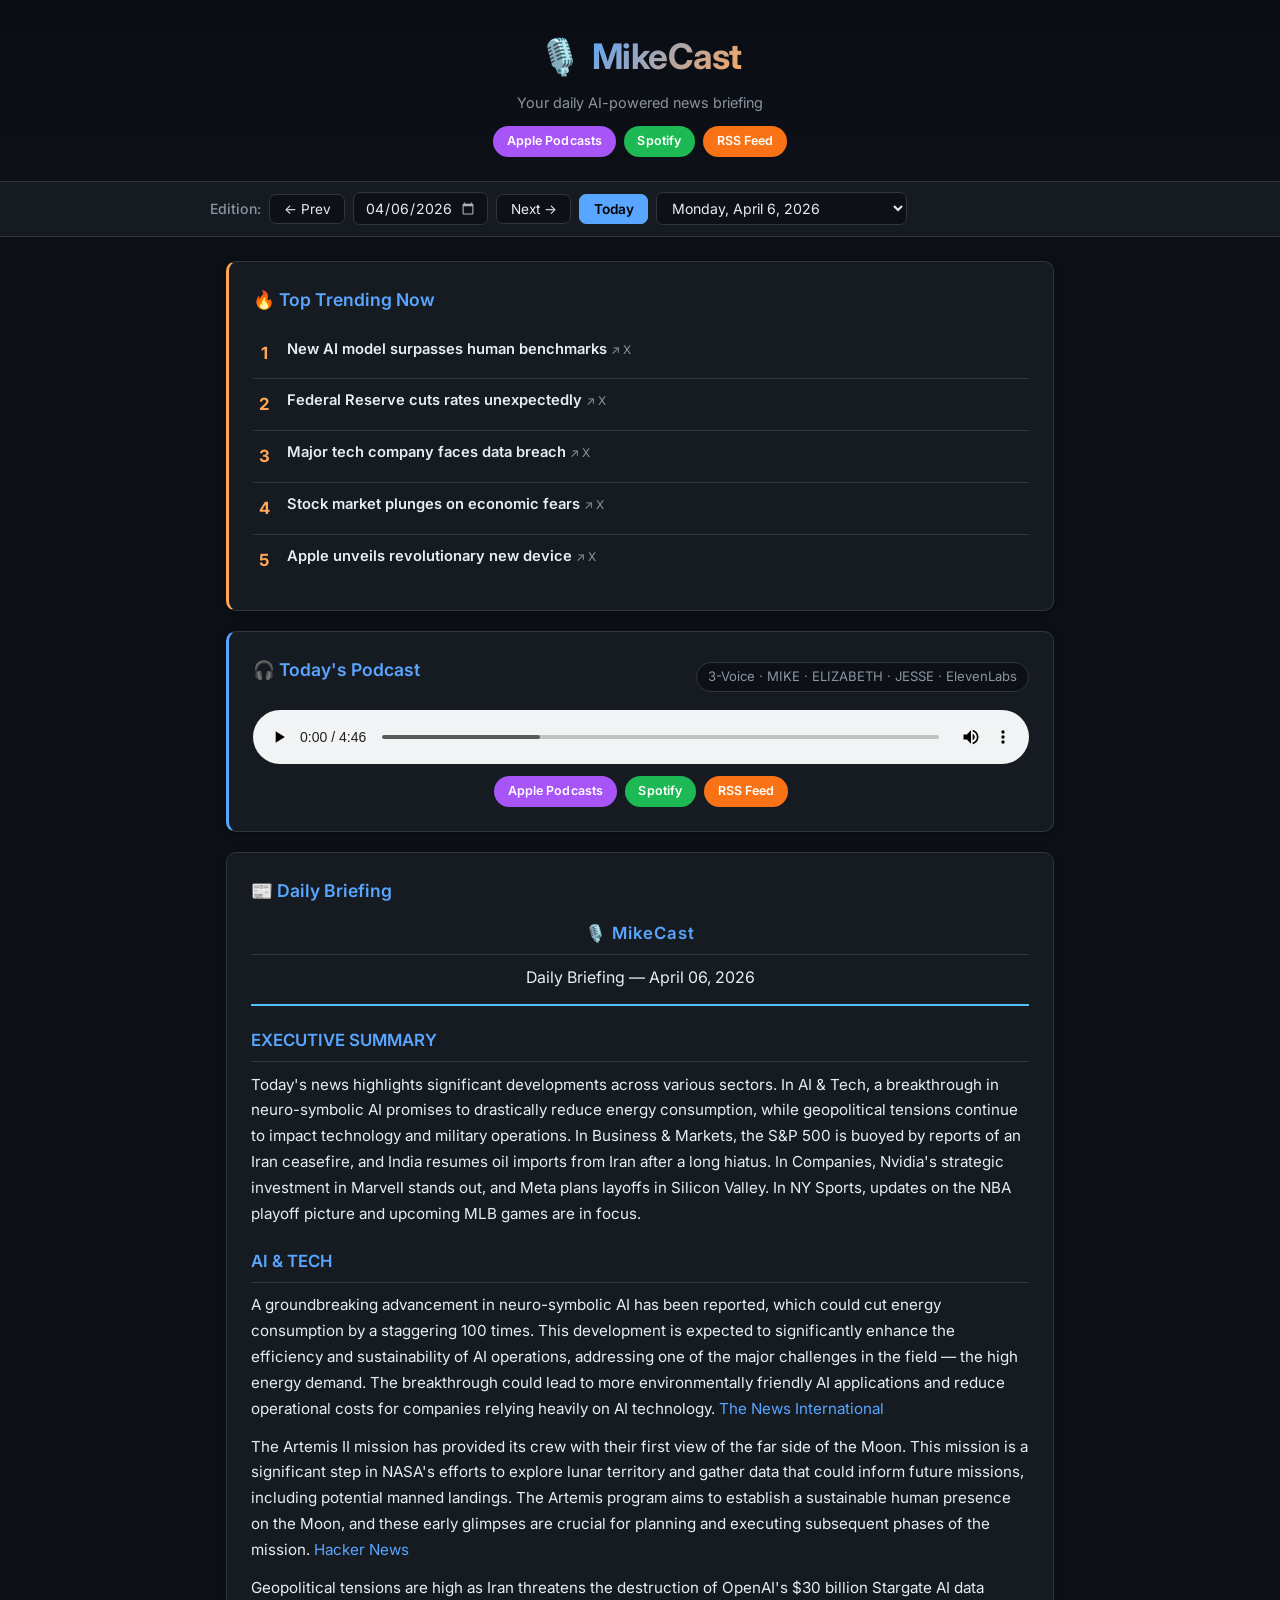
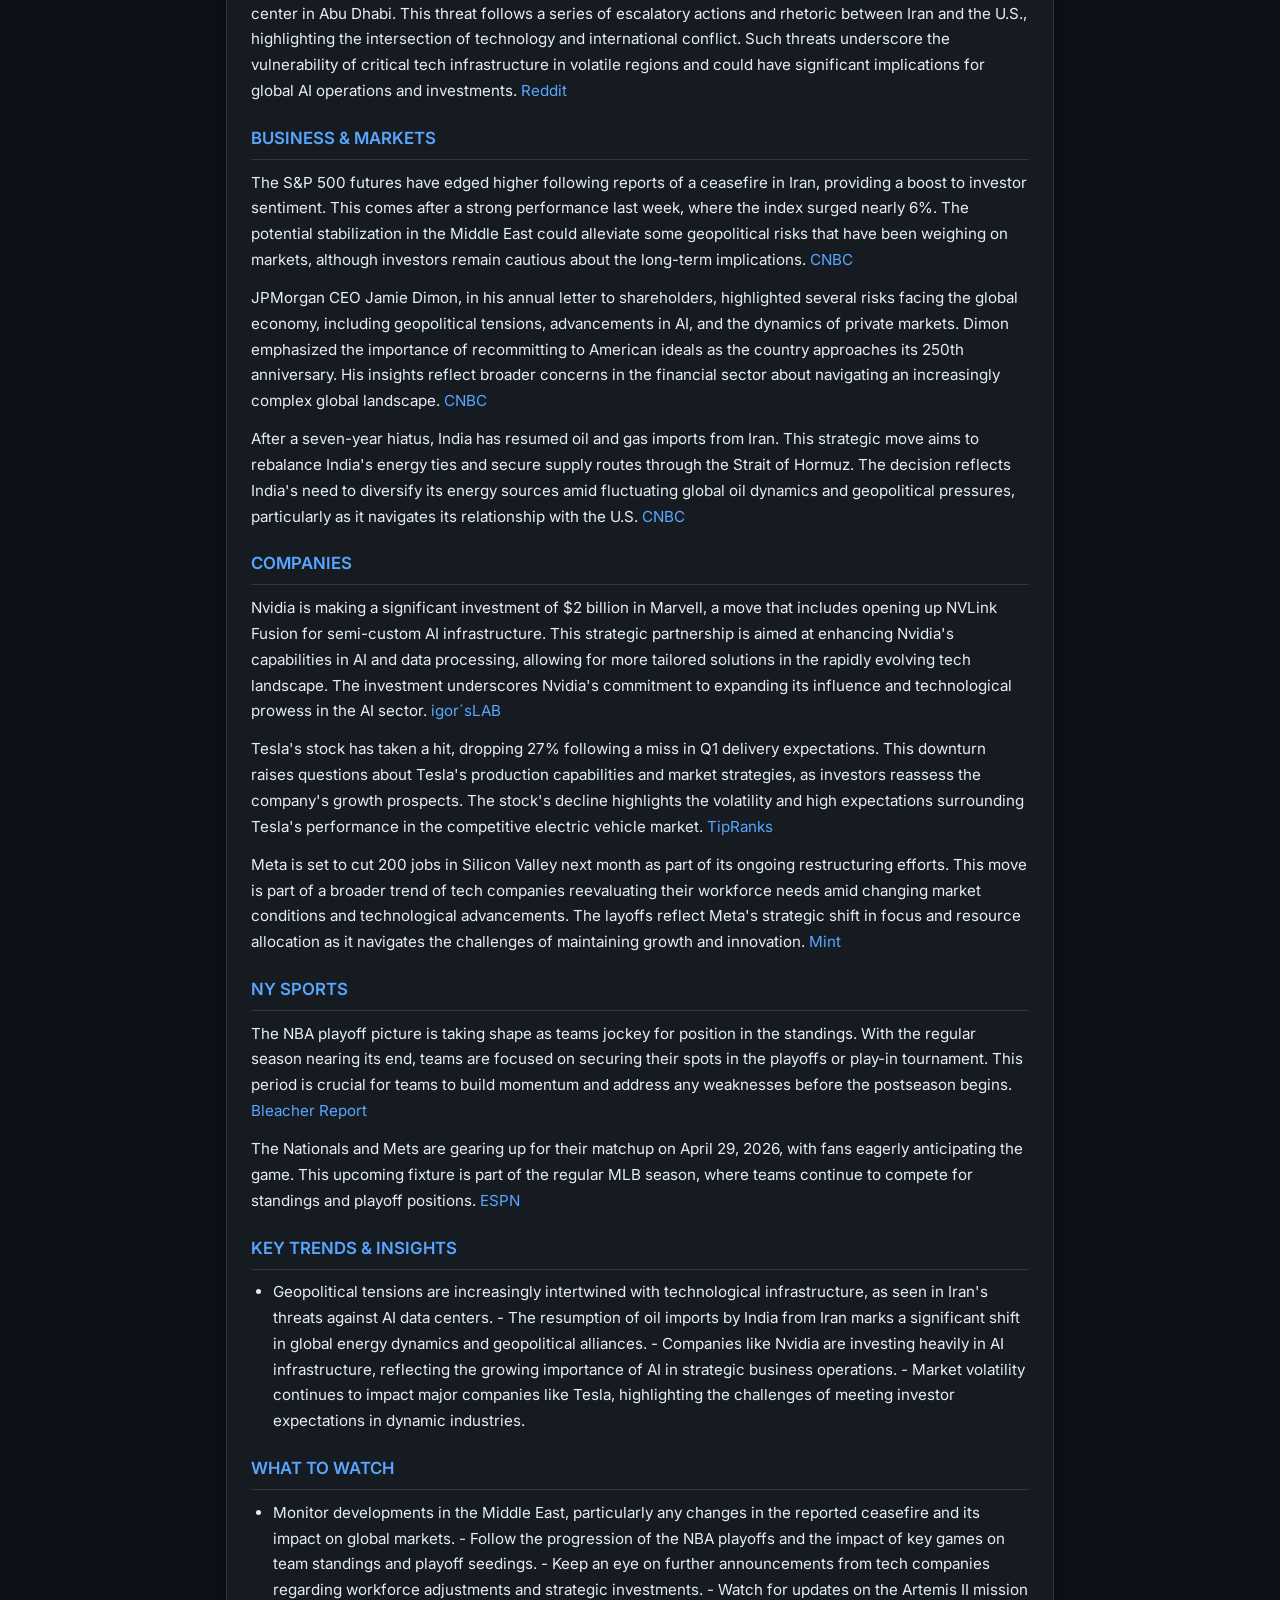
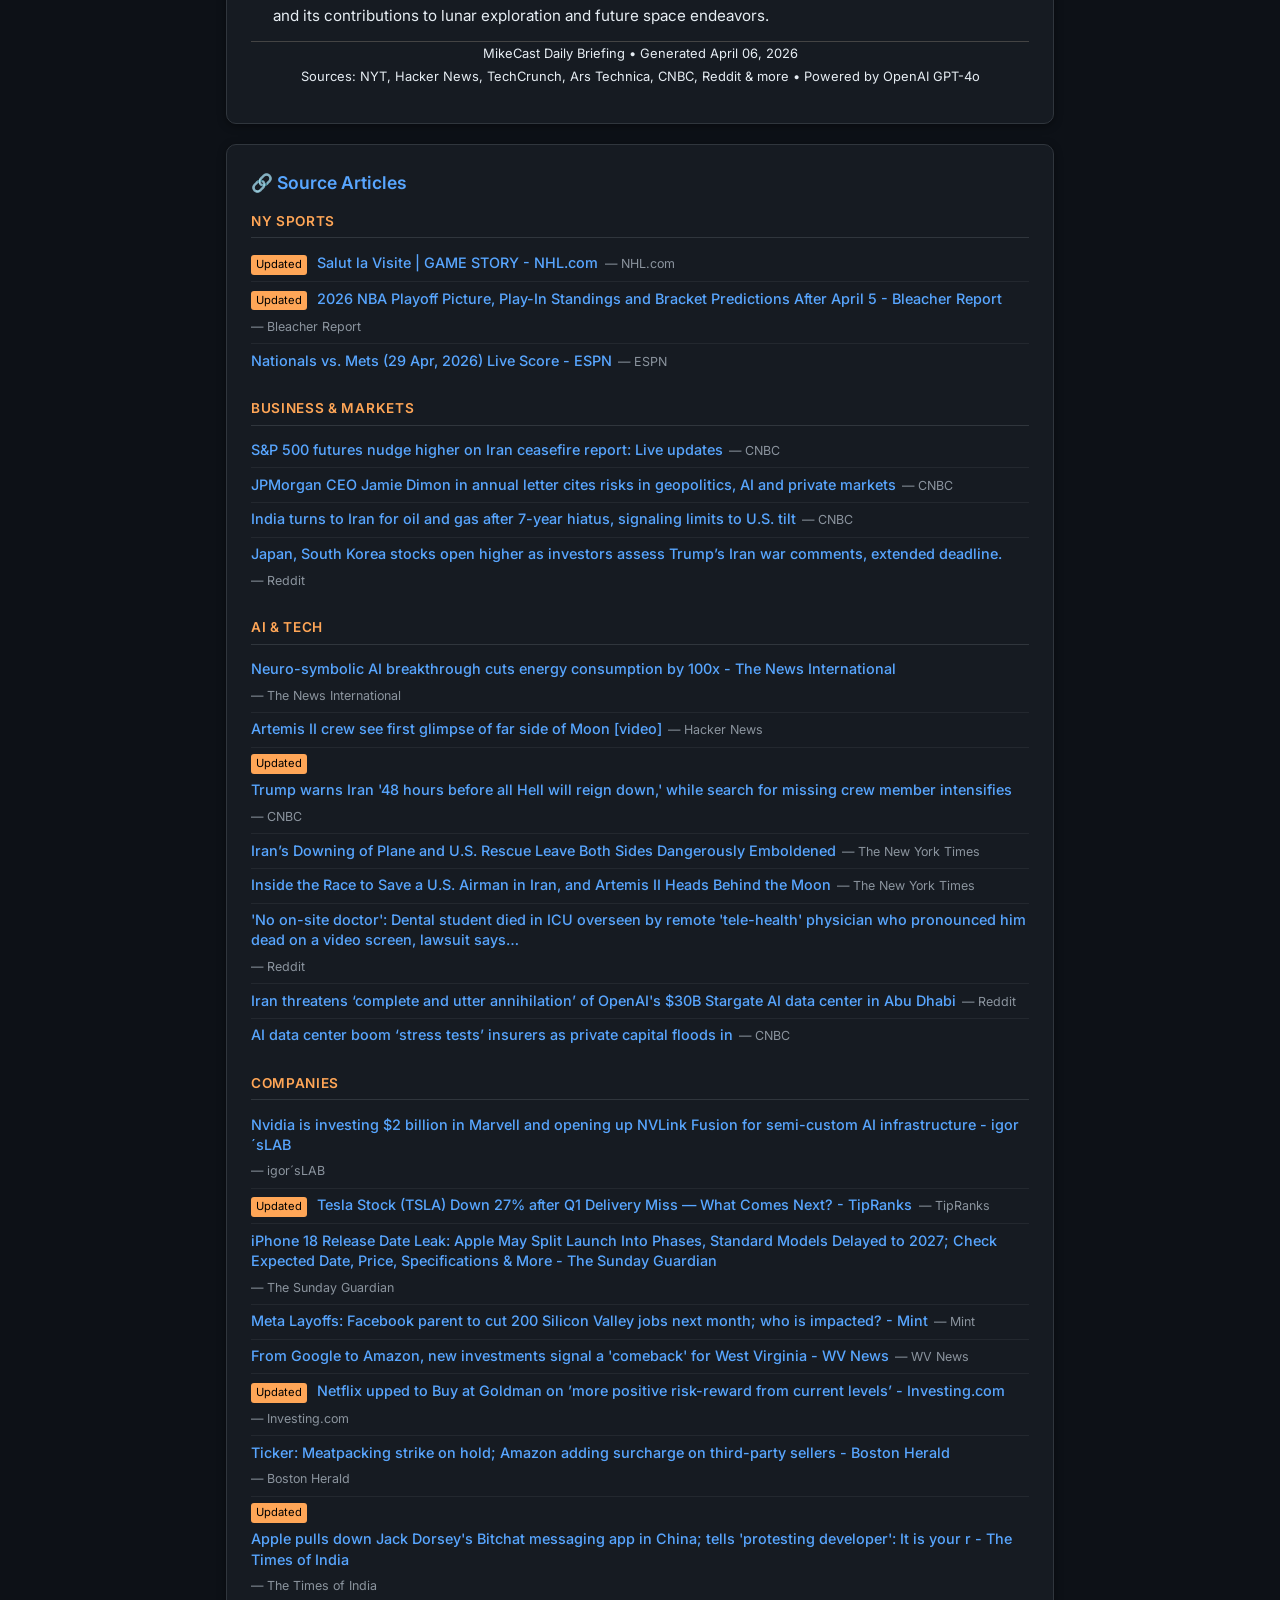
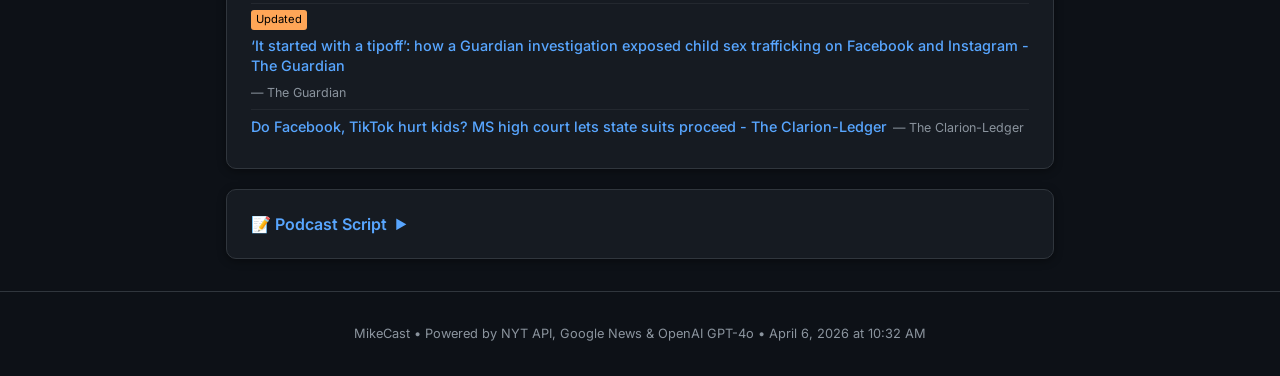
==== commit 7fc62253: "Fix dashboard CSS/JS paths for CloudFront root serving - Add root-level app.js (data/ paths) for ind" ====
--- a/dashboard/index.html
+++ b/dashboard/index.html
@@ -21,12 +21,12 @@
       <p class="brand-tagline">Your daily AI-powered news briefing</p>
       <div class="subscribe-buttons">
         <a class="btn-subscribe btn-apple"
-           href="https://podcasts.apple.com/podcast?feedUrl=https%3A%2F%2Fschwim23.github.io%2Fmikecast%2Fdata%2Ffeed.xml"
+           href="https://podcasts.apple.com/podcast?feedUrl=https%3A%2F%2Fmikecast.io%2Fdata%2Ffeed.xml"
            target="_blank" rel="noopener">
           Apple Podcasts
         </a>
         <a class="btn-subscribe btn-spotify"
-           href="https://podcasters.spotify.com/pod/show/submit?rss=https%3A%2F%2Fschwim23.github.io%2Fmikecast%2Fdata%2Ffeed.xml"
+           href="https://podcasters.spotify.com/pod/show/submit?rss=https%3A%2F%2Fmikecast.io%2Fdata%2Ffeed.xml"
            target="_blank" rel="noopener">
           Spotify
         </a>
@@ -76,12 +76,12 @@
       <p class="muted" id="no-audio" style="display:none;">No audio available for this edition.</p>
       <div class="subscribe-buttons" id="episode-subscribe" style="display:none;">
         <a class="btn-subscribe btn-apple"
-           href="https://podcasts.apple.com/podcast?feedUrl=https%3A%2F%2Fschwim23.github.io%2Fmikecast%2Fdata%2Ffeed.xml"
+           href="https://podcasts.apple.com/podcast?feedUrl=https%3A%2F%2Fmikecast.io%2Fdata%2Ffeed.xml"
            target="_blank" rel="noopener">
           Apple Podcasts
         </a>
         <a class="btn-subscribe btn-spotify"
-           href="https://podcasters.spotify.com/pod/show/submit?rss=https%3A%2F%2Fschwim23.github.io%2Fmikecast%2Fdata%2Ffeed.xml"
+           href="https://podcasters.spotify.com/pod/show/submit?rss=https%3A%2F%2Fmikecast.io%2Fdata%2Ffeed.xml"
            target="_blank" rel="noopener">
           Spotify
         </a>
--- a/dashboard/style.css
+++ b/dashboard/style.css
@@ -181,6 +181,12 @@
   color: var(--text-muted);
   font-size: .76rem;
   margin-top: 2px;
+}
+
+.trending-x-badge {
+  color: var(--text-muted);
+  font-size: .75rem;
+  font-weight: 400;
 }
 .podcast-header {
   display: flex;
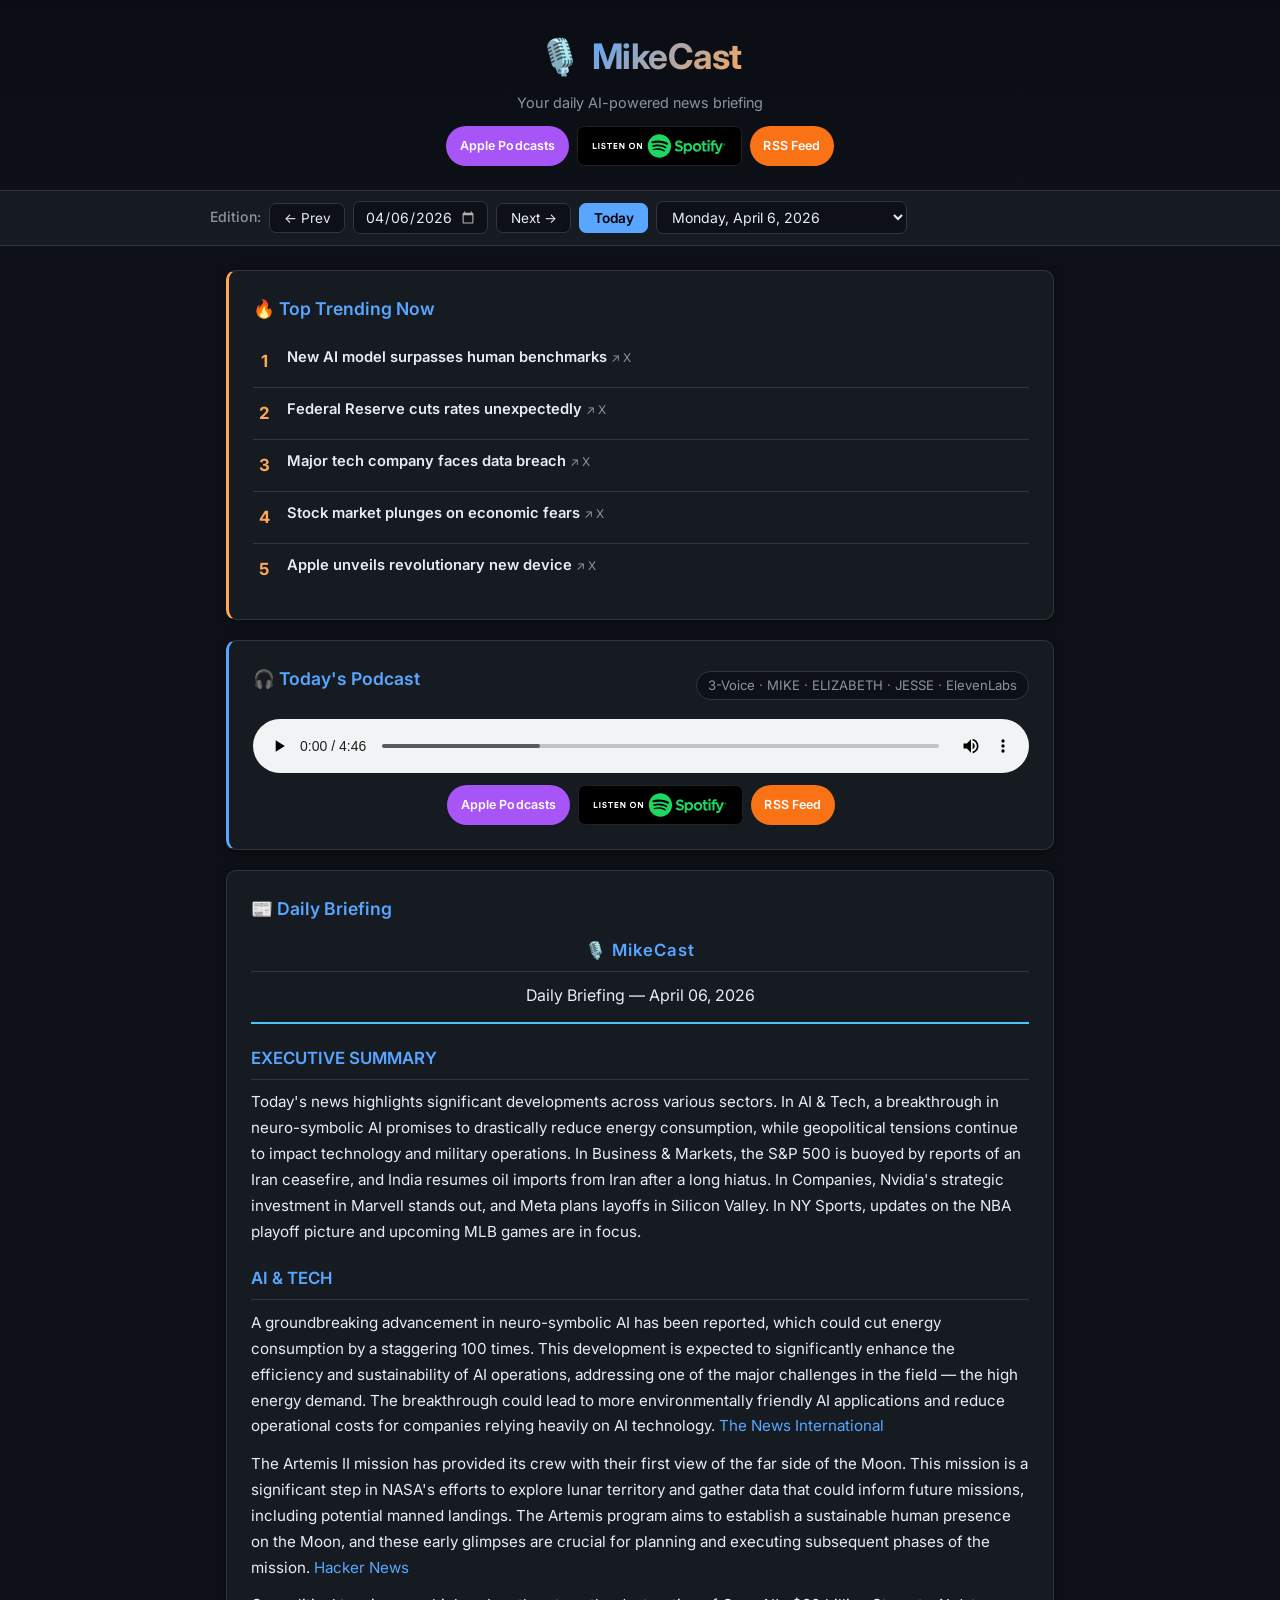
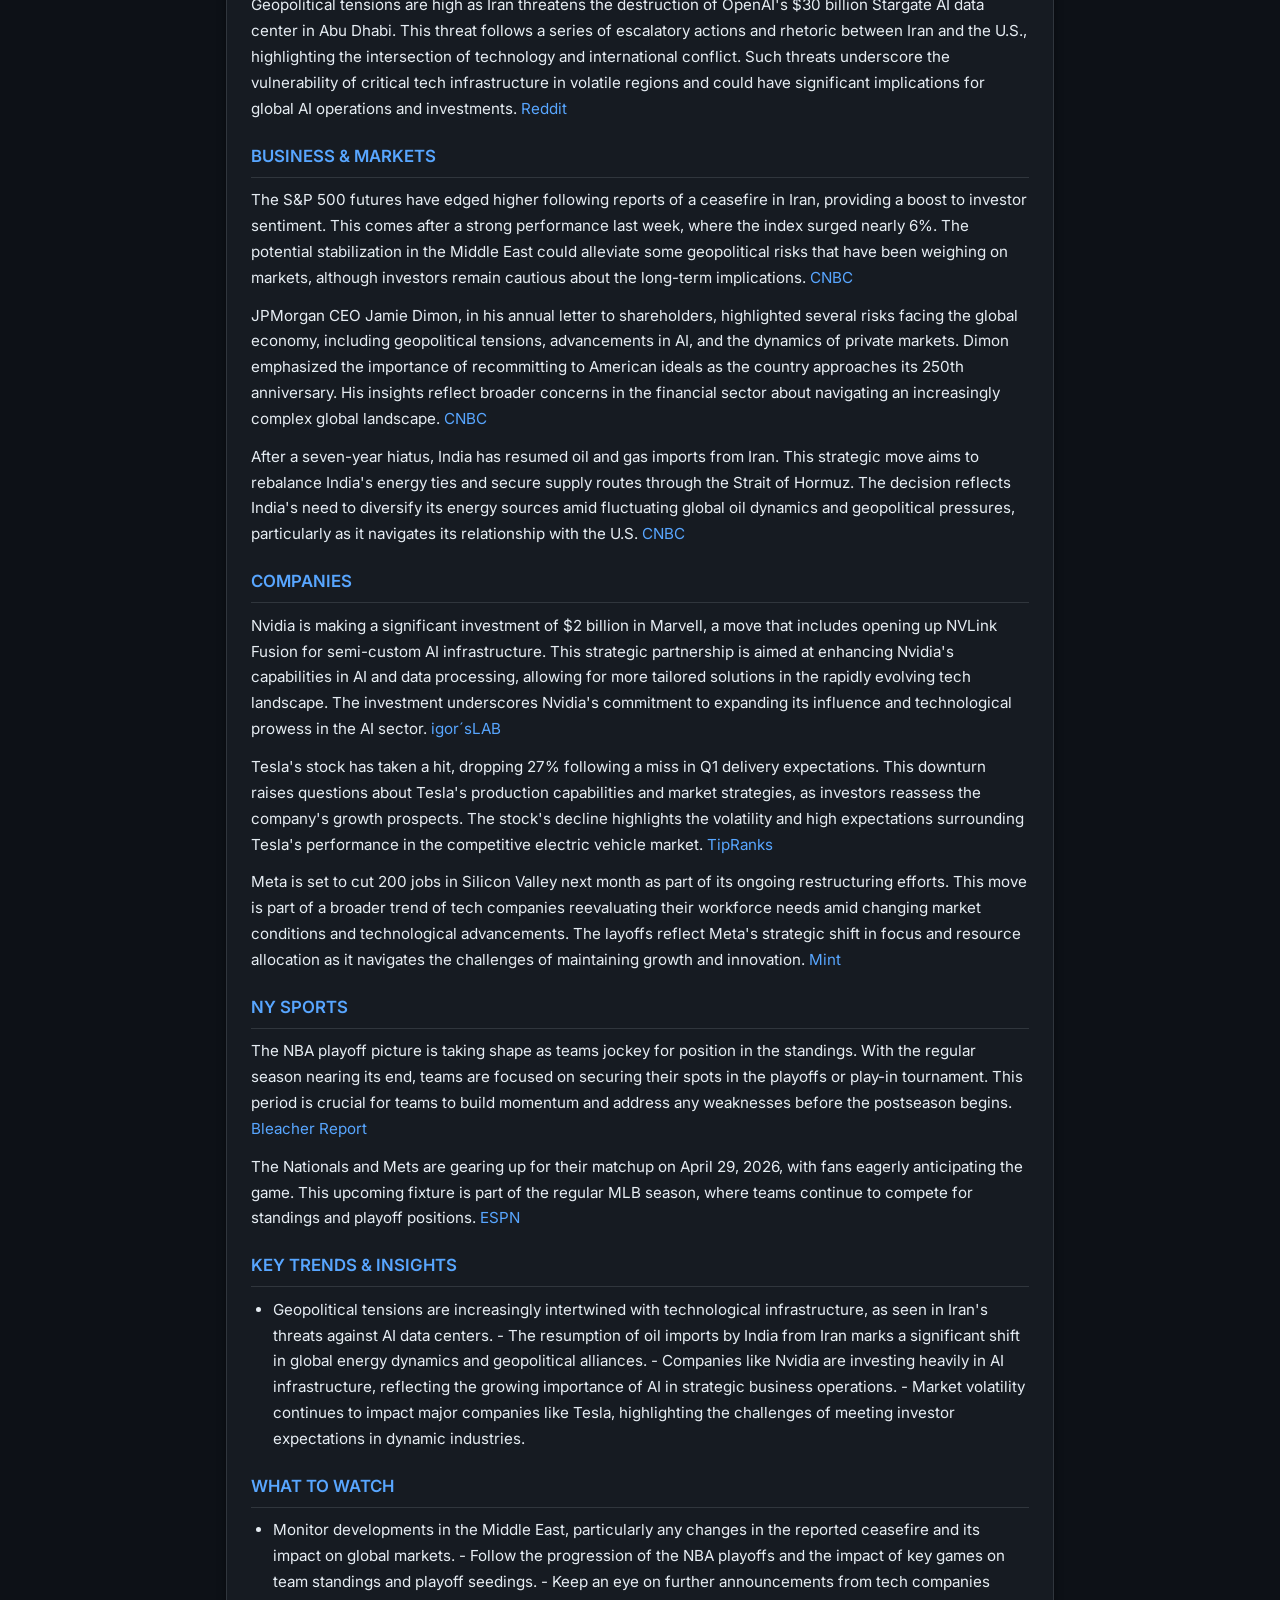
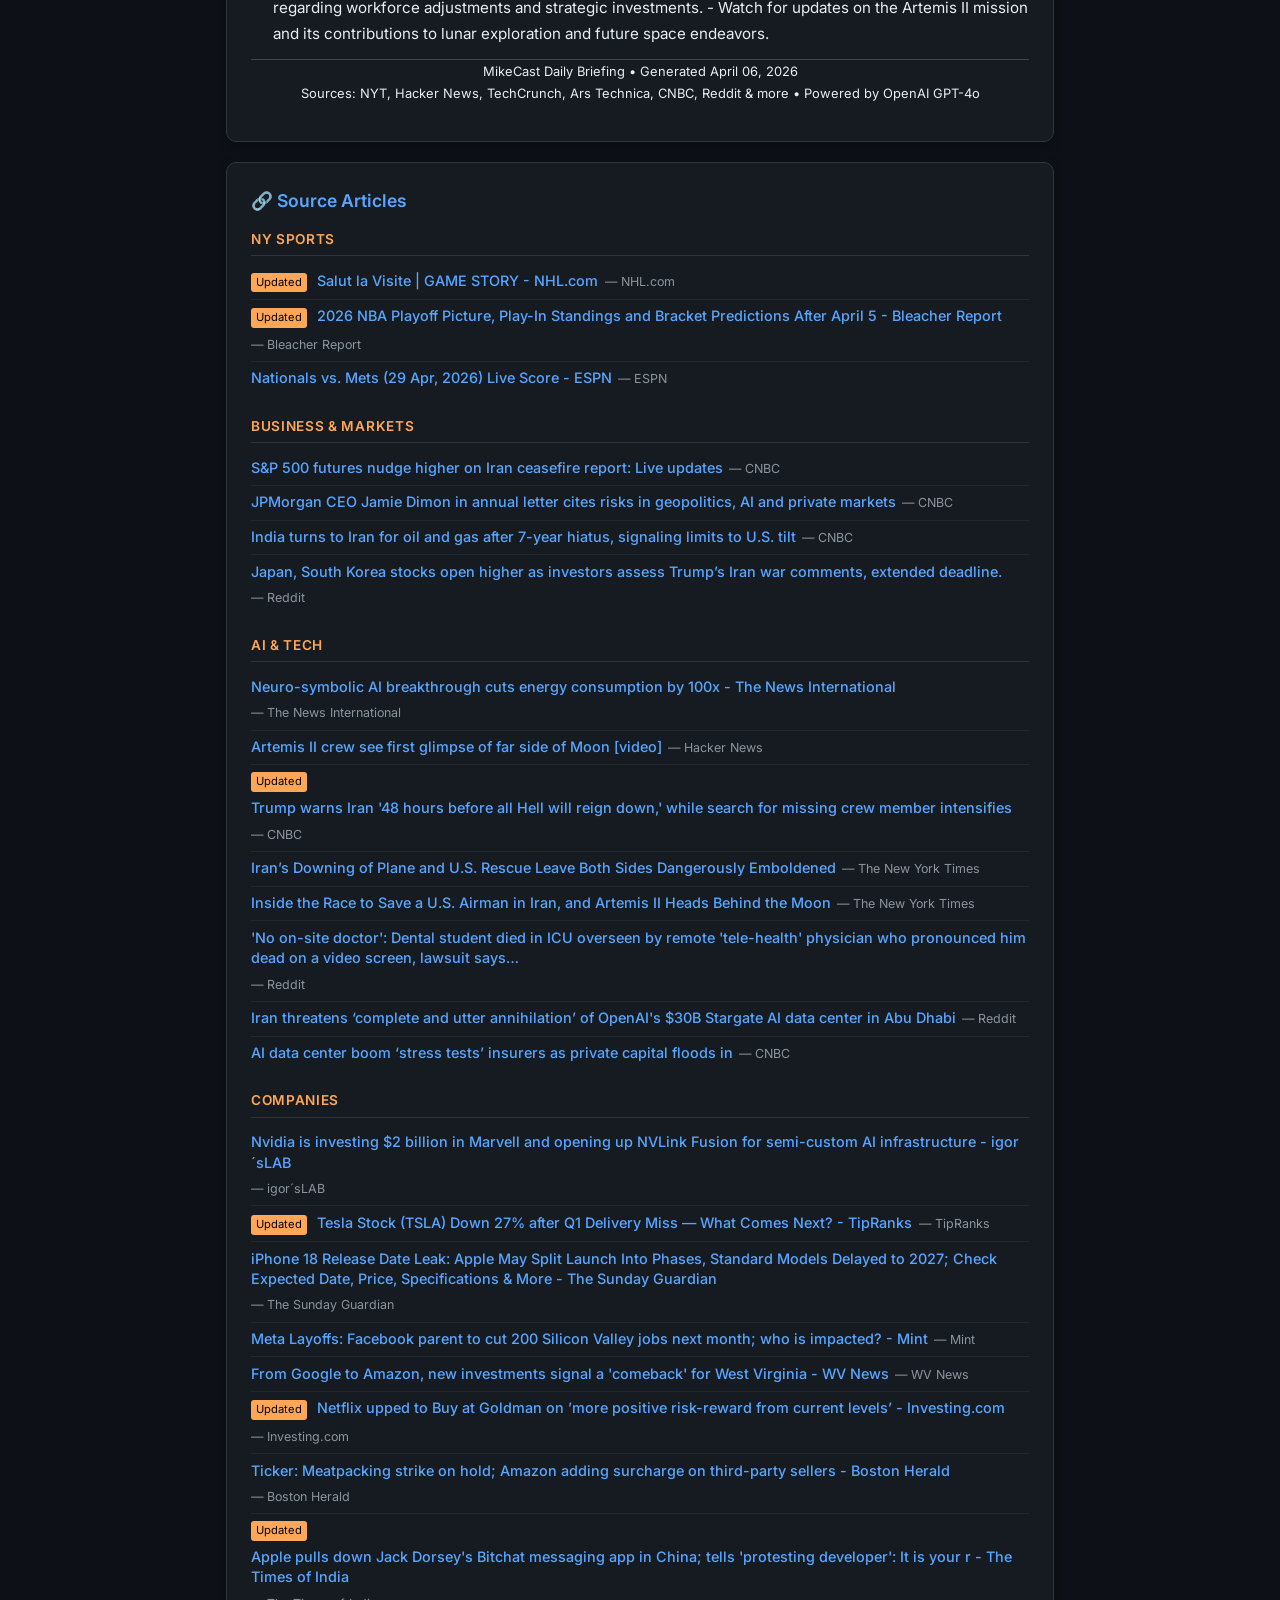
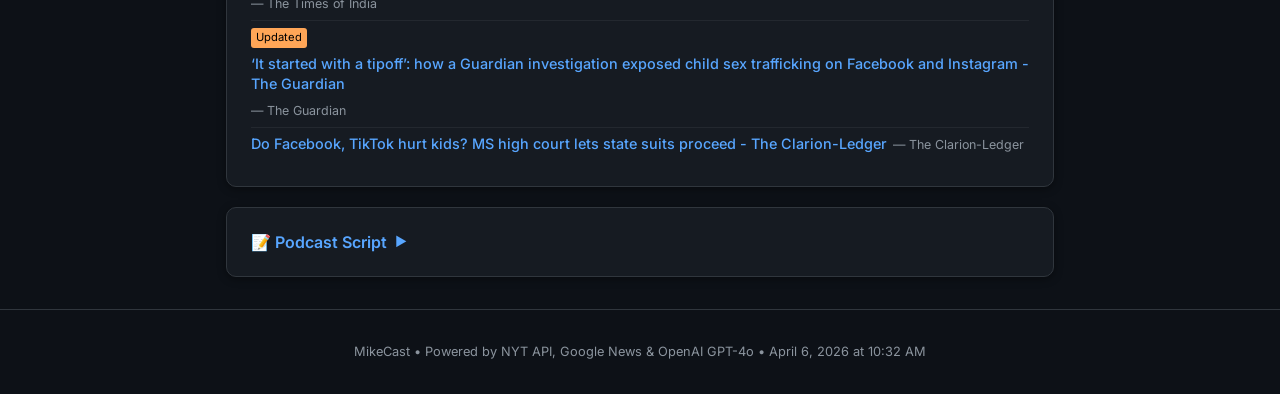
==== commit 78499ed9: "Replace Spotify text button with official badge image (blk-grn SVG) Co-Authored-By: Claude Sonnet 4." ====
--- a/dashboard/index.html
+++ b/dashboard/index.html
@@ -25,10 +25,9 @@
            target="_blank" rel="noopener">
           Apple Podcasts
         </a>
-        <a class="btn-subscribe btn-spotify"
-           href="https://podcasters.spotify.com/pod/show/submit?rss=https%3A%2F%2Fmikecast.io%2Fdata%2Ffeed.xml"
-           target="_blank" rel="noopener">
-          Spotify
+        <a href="https://open.spotify.com/show/3SEexX9wC3nr4xStYK2jOv"
+           target="_blank" rel="noopener" style="display:inline-flex;align-items:center;">
+          <img src="../assets/badges/spotify-badge.svg" alt="Listen on Spotify" height="40">
         </a>
         <a class="btn-subscribe btn-rss"
            href="../data/feed.xml"
@@ -80,10 +79,9 @@
            target="_blank" rel="noopener">
           Apple Podcasts
         </a>
-        <a class="btn-subscribe btn-spotify"
-           href="https://podcasters.spotify.com/pod/show/submit?rss=https%3A%2F%2Fmikecast.io%2Fdata%2Ffeed.xml"
-           target="_blank" rel="noopener">
-          Spotify
+        <a href="https://open.spotify.com/show/3SEexX9wC3nr4xStYK2jOv"
+           target="_blank" rel="noopener" style="display:inline-flex;align-items:center;">
+          <img src="../assets/badges/spotify-badge.svg" alt="Listen on Spotify" height="40">
         </a>
         <a class="btn-subscribe btn-rss"
            href="../data/feed.xml"
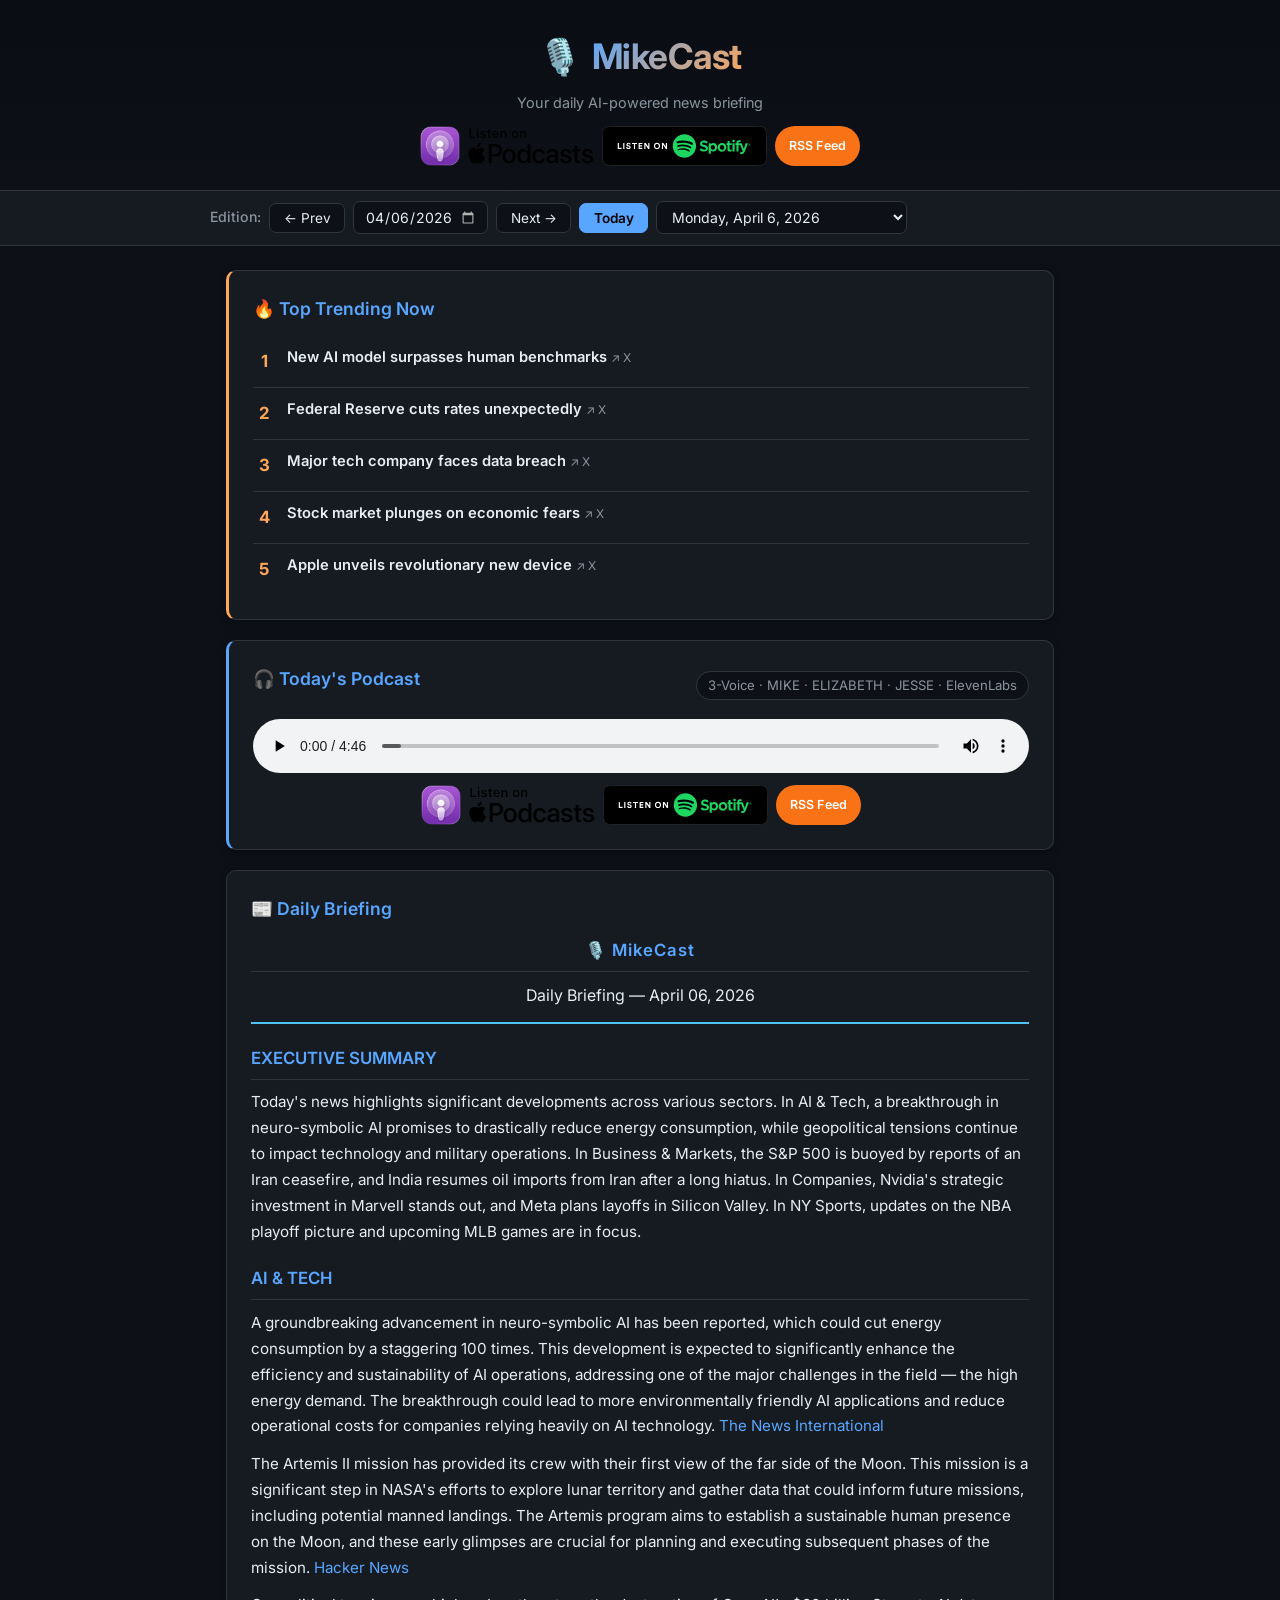
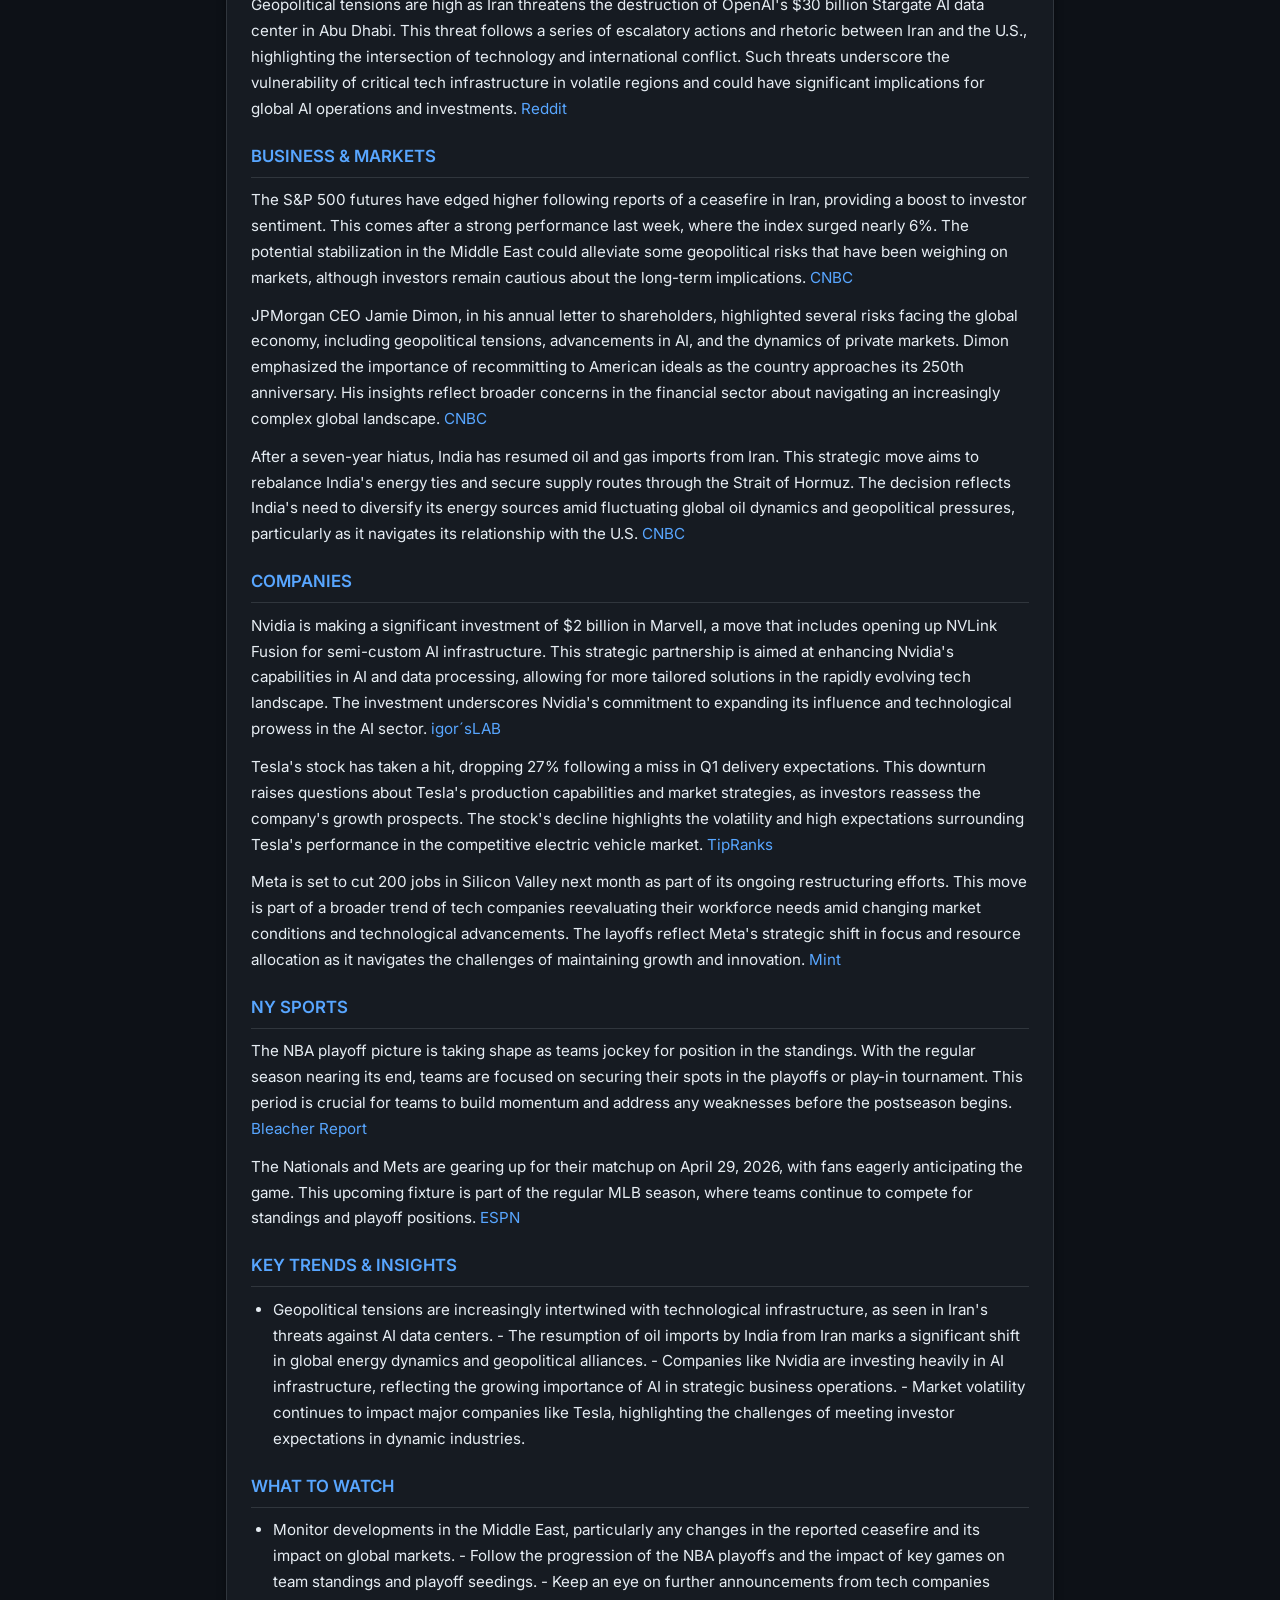
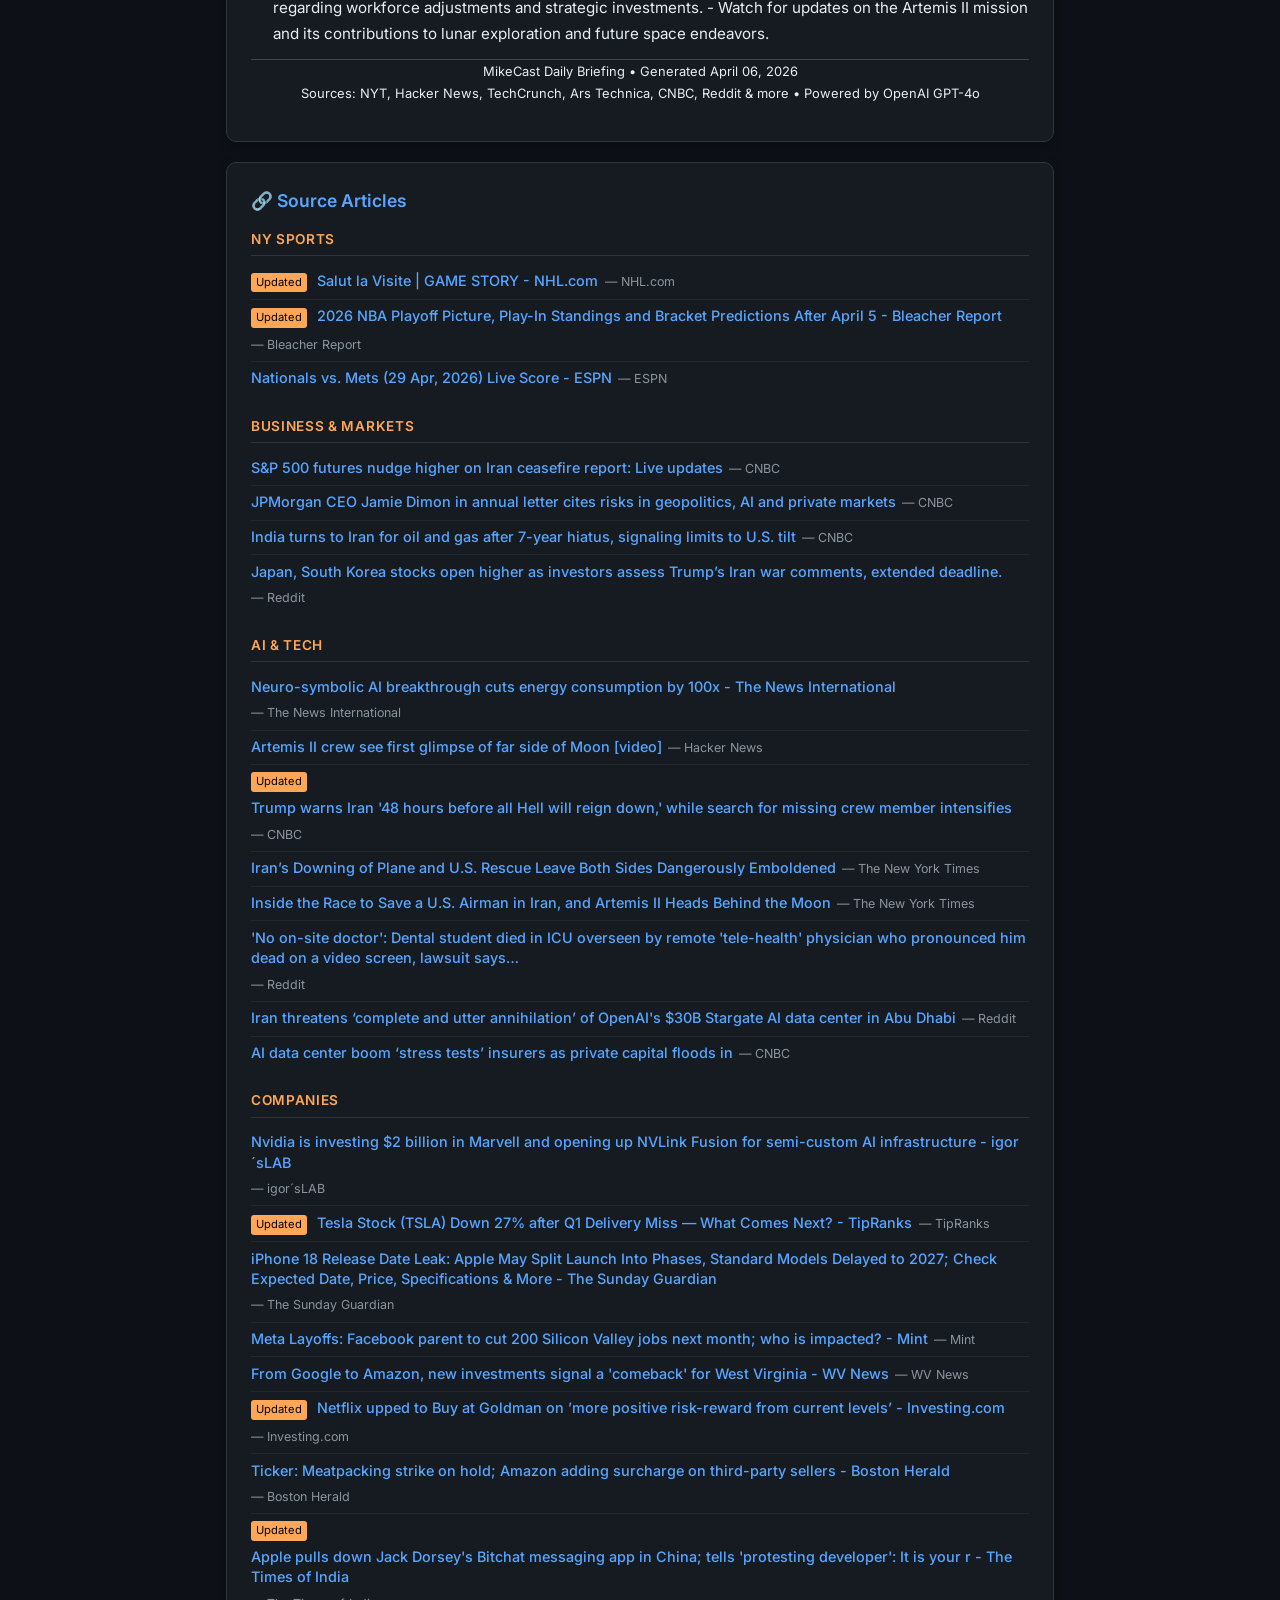
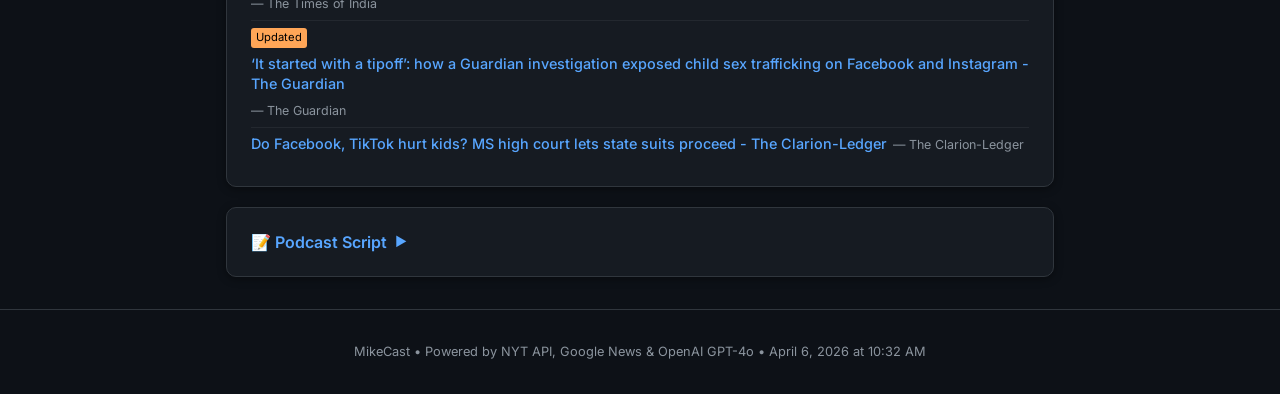
==== commit 053a52d9: "Replace Apple Podcasts text button with official badge image (standard-black SVG) Co-Authored-By: Cl" ====
--- a/dashboard/index.html
+++ b/dashboard/index.html
@@ -20,10 +20,9 @@
       </div>
       <p class="brand-tagline">Your daily AI-powered news briefing</p>
       <div class="subscribe-buttons">
-        <a class="btn-subscribe btn-apple"
-           href="https://podcasts.apple.com/podcast?feedUrl=https%3A%2F%2Fmikecast.io%2Fdata%2Ffeed.xml"
-           target="_blank" rel="noopener">
-          Apple Podcasts
+        <a href="https://podcasts.apple.com/podcast?feedUrl=https%3A%2F%2Fmikecast.io%2Fdata%2Ffeed.xml"
+           target="_blank" rel="noopener" style="display:inline-flex;align-items:center;">
+          <img src="../assets/badges/apple-badge.svg" alt="Listen on Apple Podcasts" height="40">
         </a>
         <a href="https://open.spotify.com/show/3SEexX9wC3nr4xStYK2jOv"
            target="_blank" rel="noopener" style="display:inline-flex;align-items:center;">
@@ -74,10 +73,9 @@
       <audio class="audio-player" id="podcast-player" controls preload="metadata" style="display:none;"></audio>
       <p class="muted" id="no-audio" style="display:none;">No audio available for this edition.</p>
       <div class="subscribe-buttons" id="episode-subscribe" style="display:none;">
-        <a class="btn-subscribe btn-apple"
-           href="https://podcasts.apple.com/podcast?feedUrl=https%3A%2F%2Fmikecast.io%2Fdata%2Ffeed.xml"
-           target="_blank" rel="noopener">
-          Apple Podcasts
+        <a href="https://podcasts.apple.com/podcast?feedUrl=https%3A%2F%2Fmikecast.io%2Fdata%2Ffeed.xml"
+           target="_blank" rel="noopener" style="display:inline-flex;align-items:center;">
+          <img src="../assets/badges/apple-badge.svg" alt="Listen on Apple Podcasts" height="40">
         </a>
         <a href="https://open.spotify.com/show/3SEexX9wC3nr4xStYK2jOv"
            target="_blank" rel="noopener" style="display:inline-flex;align-items:center;">
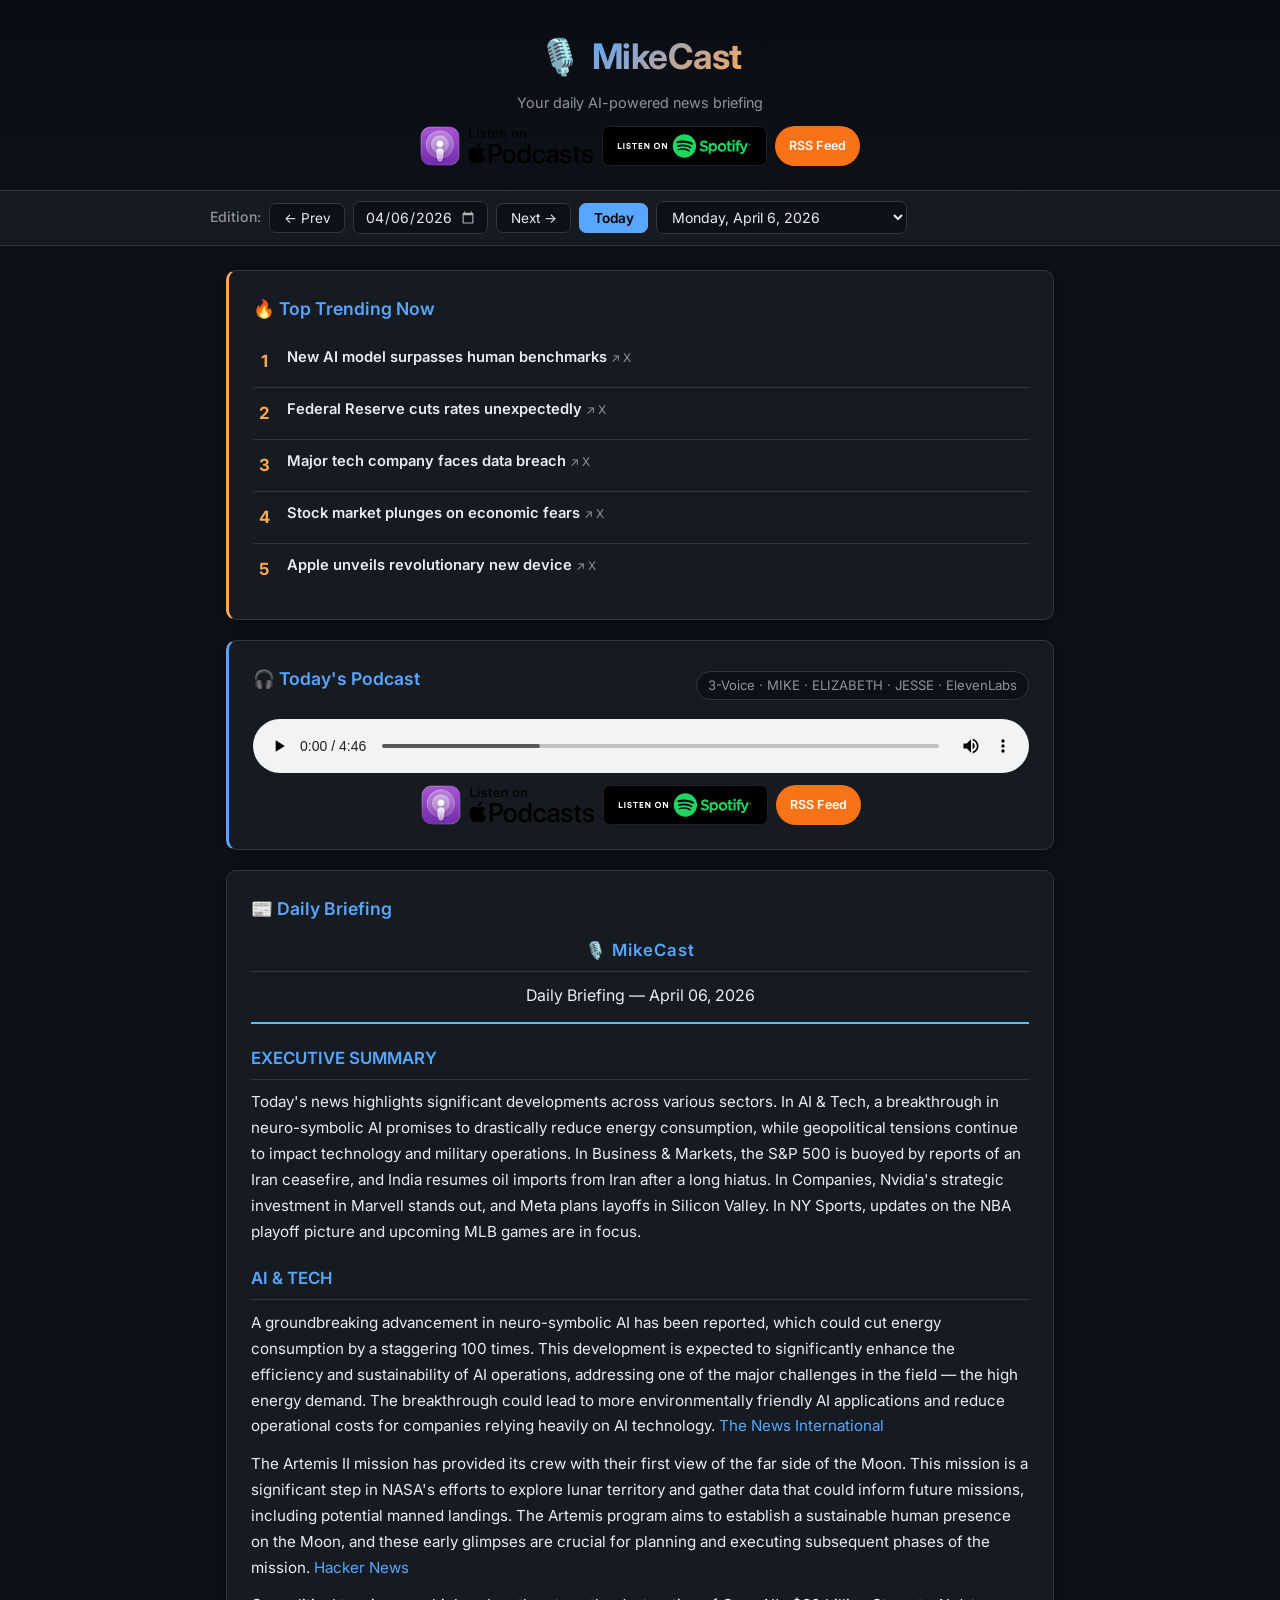
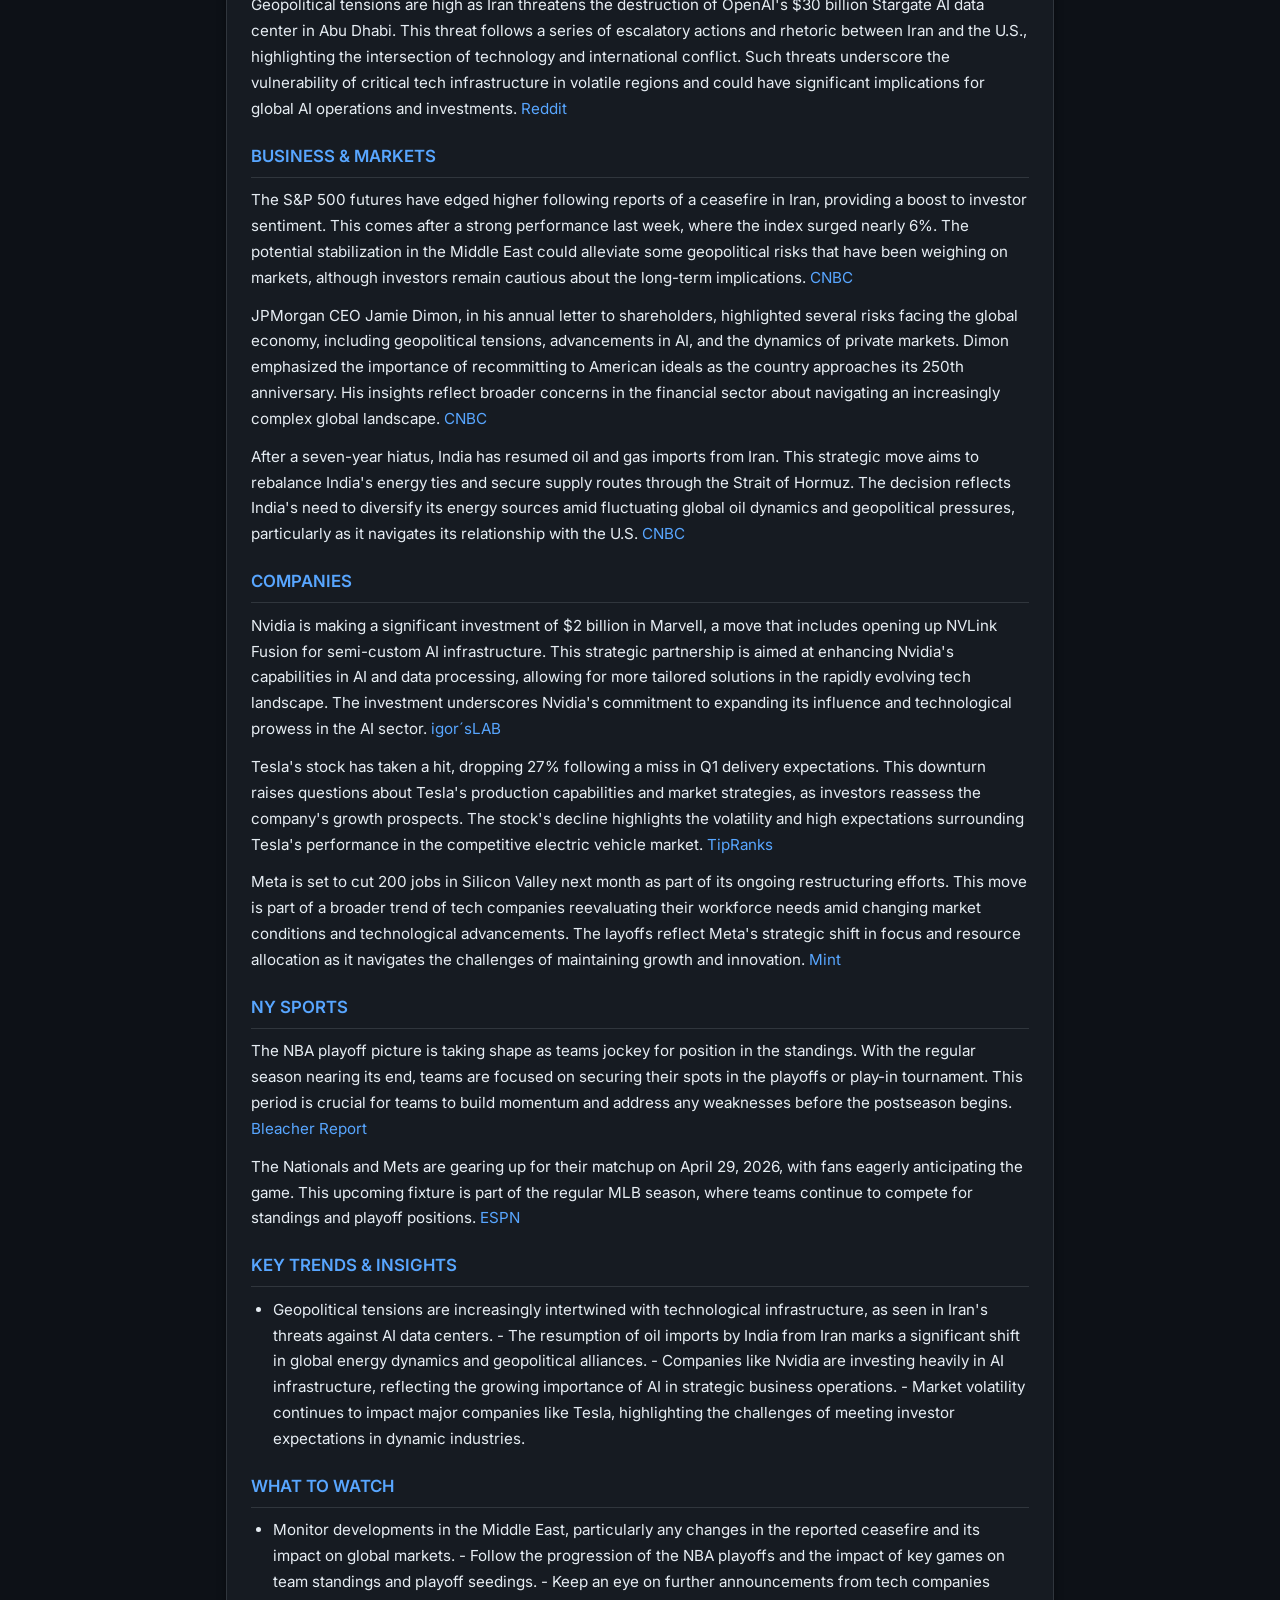
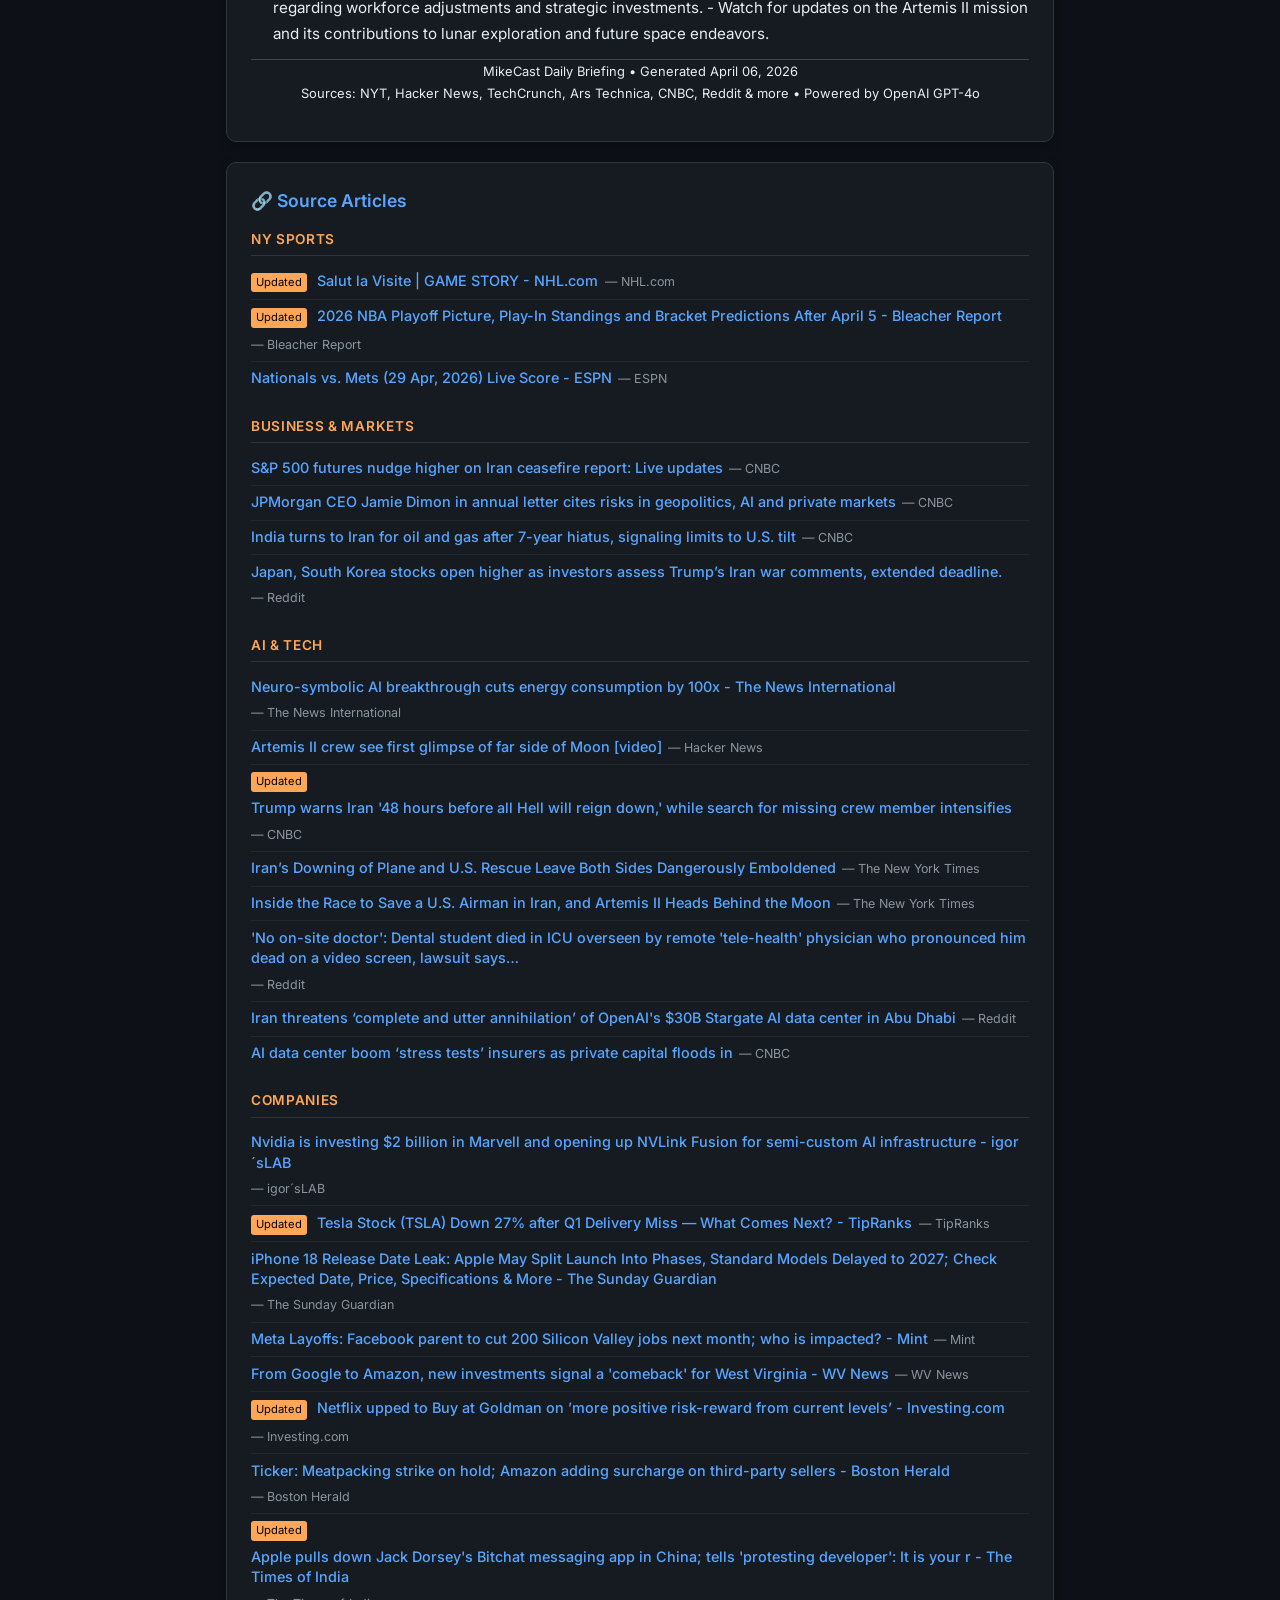
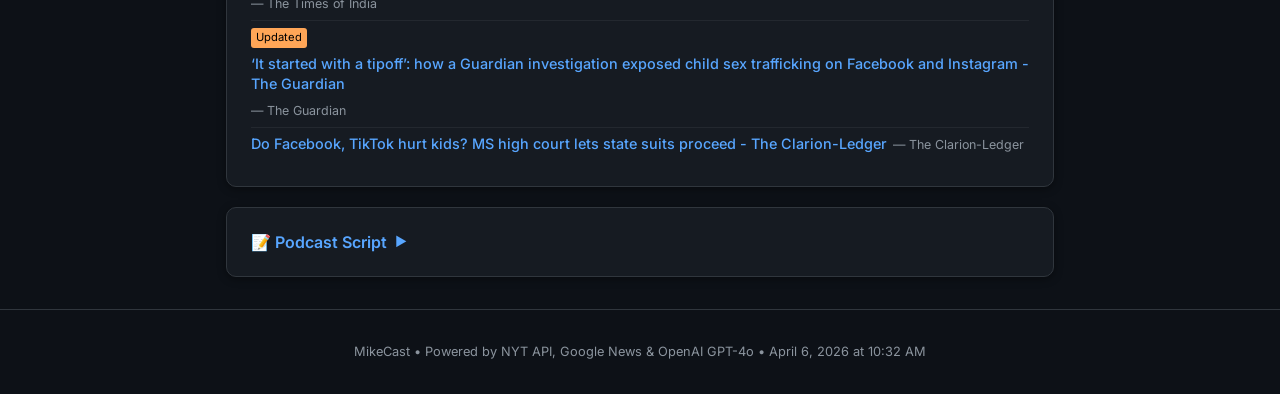
==== commit cf0fef9c: "Add MikeCast favicon (microphone, brand colors) and fix 400 favicon error Co-Authored-By: Claude Son" ====
--- a/dashboard/index.html
+++ b/dashboard/index.html
@@ -5,6 +5,9 @@
   <meta name="viewport" content="width=device-width, initial-scale=1.0">
   <title>MikeCast — Daily Briefing</title>
   <link rel="stylesheet" href="style.css">
+  <link rel="icon" type="image/x-icon" href="../favicon.ico">
+  <link rel="icon" type="image/png" sizes="32x32" href="../favicon-32x32.png">
+  <link rel="apple-touch-icon" sizes="180x180" href="../apple-touch-icon.png">
   <link rel="preconnect" href="https://fonts.googleapis.com">
   <link rel="preconnect" href="https://fonts.gstatic.com" crossorigin>
   <link href="https://fonts.googleapis.com/css2?family=Inter:wght@400;500;600;700&display=swap" rel="stylesheet">
